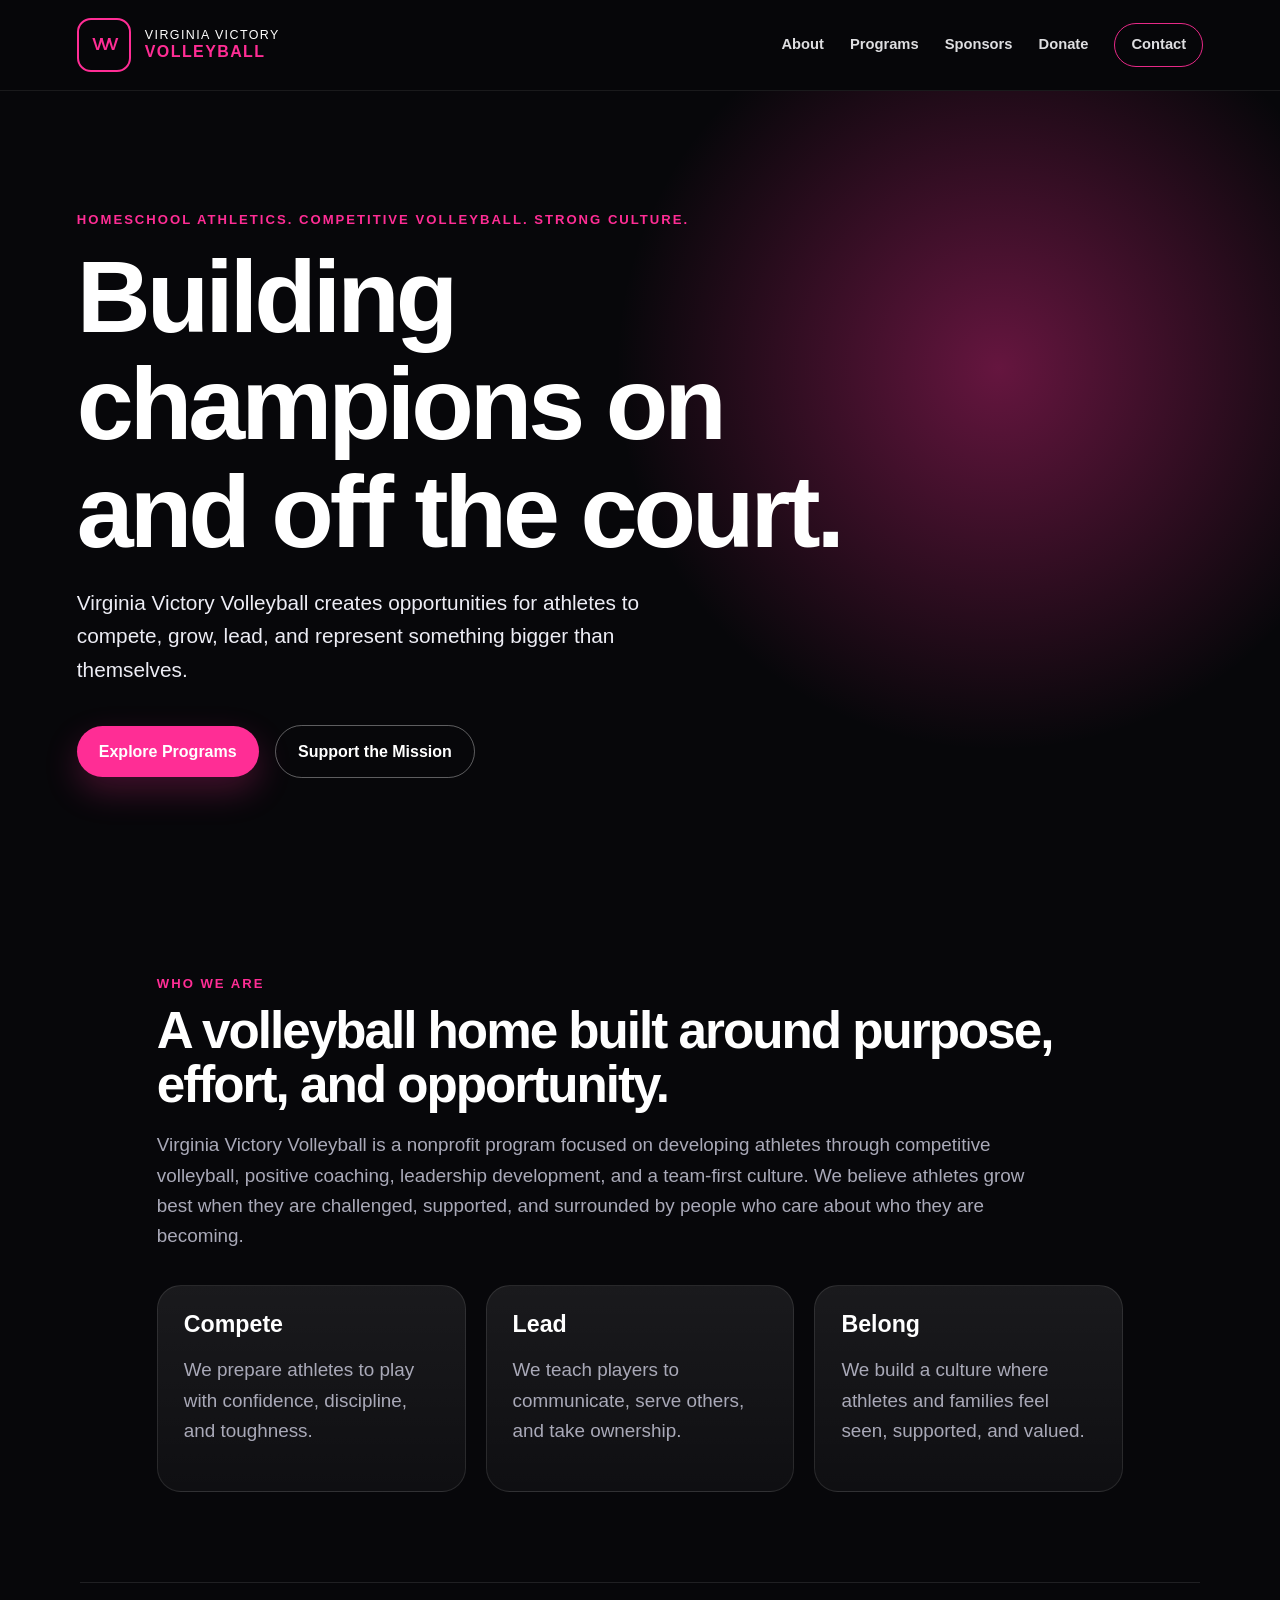
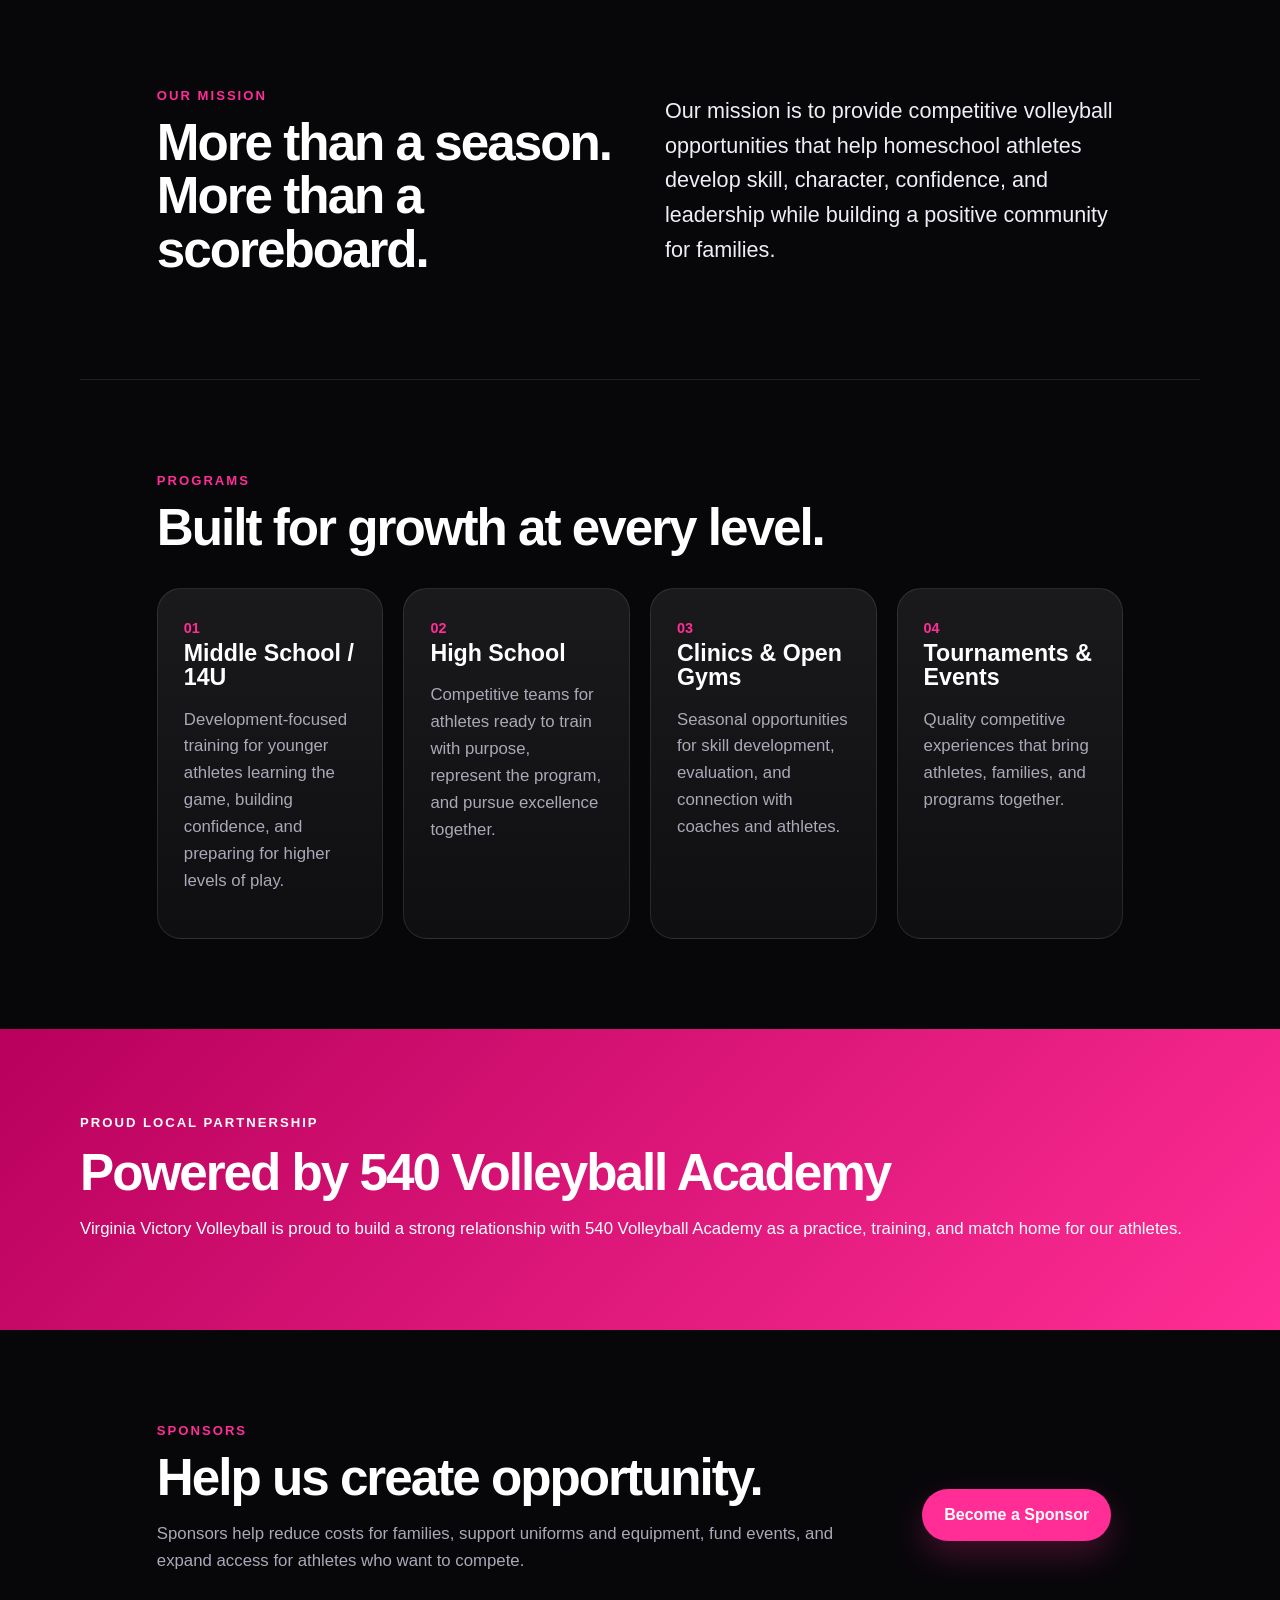
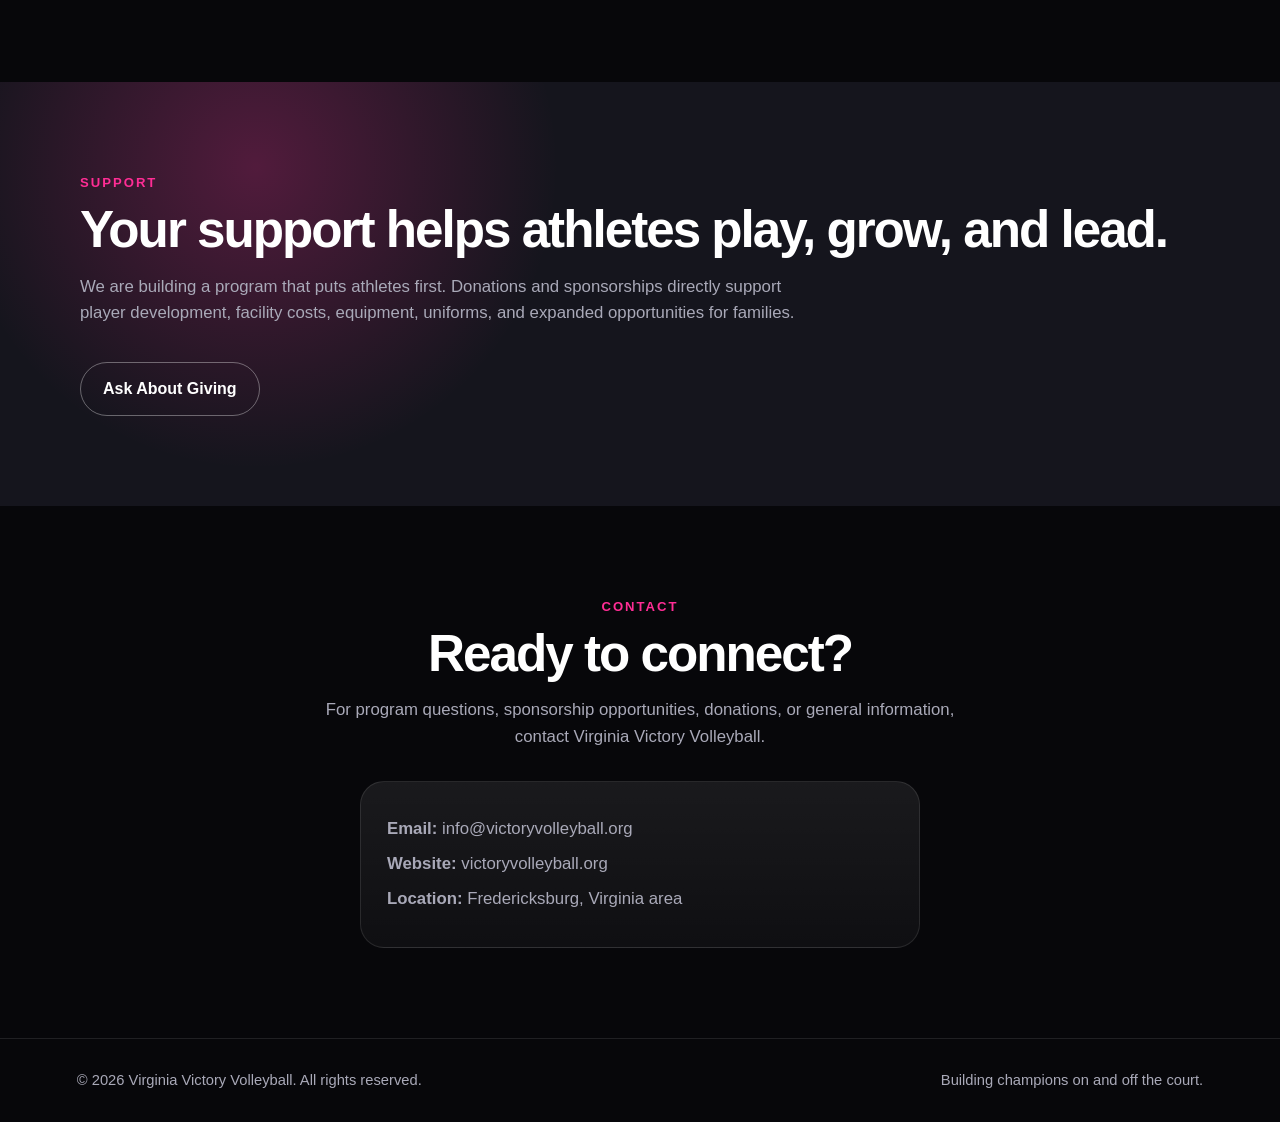
==== index.html @ ae8e50ba "Initial website" ====
<!DOCTYPE html>
<html lang="en">
<head>
  <meta charset="UTF-8" />
  <meta name="viewport" content="width=device-width, initial-scale=1.0" />
  <title>Virginia Victory Volleyball</title>
  <meta name="description" content="Virginia Victory Volleyball builds confident athletes and strong leaders through competitive volleyball, positive culture, and opportunity." />
  <link rel="stylesheet" href="styles.css" />
</head>
<body>
  <header class="site-header">
    <a class="brand" href="#home" aria-label="Virginia Victory Volleyball home">
      <span class="brand-mark">VVV</span>
      <span class="brand-text">Virginia Victory<br><strong>Volleyball</strong></span>
    </a>
    <button class="nav-toggle" aria-label="Toggle navigation">☰</button>
    <nav class="site-nav">
      <a href="#about">About</a>
      <a href="#programs">Programs</a>
      <a href="#sponsors">Sponsors</a>
      <a href="#donate">Donate</a>
      <a href="#contact" class="nav-cta">Contact</a>
    </nav>
  </header>

  <main id="home">
    <section class="hero">
      <div class="hero-overlay"></div>
      <div class="hero-content">
        <p class="eyebrow">Homeschool athletics. Competitive volleyball. Strong culture.</p>
        <h1>Building champions on and off the court.</h1>
        <p class="hero-copy">Virginia Victory Volleyball creates opportunities for athletes to compete, grow, lead, and represent something bigger than themselves.</p>
        <div class="hero-actions">
          <a href="#programs" class="btn btn-primary">Explore Programs</a>
          <a href="#donate" class="btn btn-secondary">Support the Mission</a>
        </div>
      </div>
    </section>

    <section class="section intro" id="about">
      <div class="section-kicker">Who We Are</div>
      <h2>A volleyball home built around purpose, effort, and opportunity.</h2>
      <p>Virginia Victory Volleyball is a nonprofit program focused on developing athletes through competitive volleyball, positive coaching, leadership development, and a team-first culture. We believe athletes grow best when they are challenged, supported, and surrounded by people who care about who they are becoming.</p>
      <div class="values-grid">
        <article>
          <h3>Compete</h3>
          <p>We prepare athletes to play with confidence, discipline, and toughness.</p>
        </article>
        <article>
          <h3>Lead</h3>
          <p>We teach players to communicate, serve others, and take ownership.</p>
        </article>
        <article>
          <h3>Belong</h3>
          <p>We build a culture where athletes and families feel seen, supported, and valued.</p>
        </article>
      </div>
    </section>

    <section class="section split mission">
      <div>
        <div class="section-kicker">Our Mission</div>
        <h2>More than a season. More than a scoreboard.</h2>
      </div>
      <p>Our mission is to provide competitive volleyball opportunities that help homeschool athletes develop skill, character, confidence, and leadership while building a positive community for families.</p>
    </section>

    <section class="section programs" id="programs">
      <div class="section-kicker">Programs</div>
      <h2>Built for growth at every level.</h2>
      <div class="card-grid">
        <article class="program-card">
          <span>01</span>
          <h3>Middle School / 14U</h3>
          <p>Development-focused training for younger athletes learning the game, building confidence, and preparing for higher levels of play.</p>
        </article>
        <article class="program-card">
          <span>02</span>
          <h3>High School</h3>
          <p>Competitive teams for athletes ready to train with purpose, represent the program, and pursue excellence together.</p>
        </article>
        <article class="program-card">
          <span>03</span>
          <h3>Clinics & Open Gyms</h3>
          <p>Seasonal opportunities for skill development, evaluation, and connection with coaches and athletes.</p>
        </article>
        <article class="program-card">
          <span>04</span>
          <h3>Tournaments & Events</h3>
          <p>Quality competitive experiences that bring athletes, families, and programs together.</p>
        </article>
      </div>
    </section>

    <section class="section partner">
      <div class="partner-box">
        <p class="eyebrow">Proud local partnership</p>
        <h2>Powered by 540 Volleyball Academy</h2>
        <p>Virginia Victory Volleyball is proud to build a strong relationship with 540 Volleyball Academy as a practice, training, and match home for our athletes.</p>
      </div>
    </section>

    <section class="section sponsors" id="sponsors">
      <div>
        <div class="section-kicker">Sponsors</div>
        <h2>Help us create opportunity.</h2>
        <p>Sponsors help reduce costs for families, support uniforms and equipment, fund events, and expand access for athletes who want to compete.</p>
      </div>
      <a href="#contact" class="btn btn-primary">Become a Sponsor</a>
    </section>

    <section class="section donate" id="donate">
      <div class="donate-content">
        <div class="section-kicker">Support</div>
        <h2>Your support helps athletes play, grow, and lead.</h2>
        <p>We are building a program that puts athletes first. Donations and sponsorships directly support player development, facility costs, equipment, uniforms, and expanded opportunities for families.</p>
        <a href="#contact" class="btn btn-secondary">Ask About Giving</a>
      </div>
    </section>

    <section class="section contact" id="contact">
      <div class="section-kicker">Contact</div>
      <h2>Ready to connect?</h2>
      <p>For program questions, sponsorship opportunities, donations, or general information, contact Virginia Victory Volleyball.</p>
      <div class="contact-card">
        <p><strong>Email:</strong> info@victoryvolleyball.org</p>
        <p><strong>Website:</strong> victoryvolleyball.org</p>
        <p><strong>Location:</strong> Fredericksburg, Virginia area</p>
      </div>
    </section>
  </main>

  <footer class="site-footer">
    <p>© <span id="year"></span> Virginia Victory Volleyball. All rights reserved.</p>
    <p>Building champions on and off the court.</p>
  </footer>

  <script src="script.js"></script>
</body>
</html>
---- styles.css ----
:root {
  --pink: #ff2d95;
  --pink-dark: #b8005c;
  --black: #07070a;
  --charcoal: #15151d;
  --gray: #a9a9b8;
  --light: #f6f6f9;
  --white: #ffffff;
  --max: 1120px;
}

* { box-sizing: border-box; }
html { scroll-behavior: smooth; }
body {
  margin: 0;
  font-family: Arial, Helvetica, sans-serif;
  background: var(--black);
  color: var(--white);
  line-height: 1.6;
}

a { color: inherit; text-decoration: none; }

.site-header {
  position: sticky;
  top: 0;
  z-index: 50;
  display: flex;
  align-items: center;
  justify-content: space-between;
  padding: 18px 6vw;
  background: rgba(7, 7, 10, 0.88);
  backdrop-filter: blur(14px);
  border-bottom: 1px solid rgba(255,255,255,0.08);
}

.brand { display: flex; align-items: center; gap: 14px; }
.brand-mark {
  display: grid;
  place-items: center;
  width: 54px;
  height: 54px;
  border: 2px solid var(--pink);
  border-radius: 14px;
  color: var(--pink);
  font-weight: 900;
  letter-spacing: -3px;
}
.brand-text { font-size: 0.78rem; text-transform: uppercase; line-height: 1.1; letter-spacing: 1.4px; }
.brand-text strong { color: var(--pink); font-size: 1rem; }

.site-nav { display: flex; align-items: center; gap: 26px; font-weight: 700; font-size: 0.92rem; }
.site-nav a { color: var(--light); opacity: 0.9; }
.site-nav a:hover { color: var(--pink); }
.nav-cta { border: 1px solid var(--pink); padding: 9px 16px; border-radius: 999px; }
.nav-toggle { display: none; background: none; color: white; border: 0; font-size: 2rem; }

.hero {
  position: relative;
  min-height: 88vh;
  display: flex;
  align-items: center;
  padding: 90px 6vw;
  overflow: hidden;
  background:
    radial-gradient(circle at 78% 35%, rgba(255,45,149,0.38), transparent 34%),
    linear-gradient(135deg, rgba(7,7,10,0.9), rgba(7,7,10,0.62)),
    url('images/hero-volleyball.svg');
  background-size: cover;
  background-position: center;
}

.hero-content { max-width: 780px; position: relative; z-index: 2; }
.eyebrow, .section-kicker {
  color: var(--pink);
  text-transform: uppercase;
  letter-spacing: 2px;
  font-weight: 900;
  font-size: 0.82rem;
}

h1, h2, h3 { line-height: 1.05; margin: 0; }
h1 { font-size: clamp(3.5rem, 8vw, 7.5rem); max-width: 950px; letter-spacing: -4px; }
h2 { font-size: clamp(2.1rem, 4vw, 4rem); letter-spacing: -2px; margin-top: 10px; }
h3 { font-size: 1.45rem; margin-bottom: 10px; }
p { color: var(--gray); font-size: 1.05rem; }
.hero-copy { max-width: 640px; font-size: 1.3rem; color: #ededf5; }

.btn {
  display: inline-flex;
  align-items: center;
  justify-content: center;
  padding: 13px 22px;
  border-radius: 999px;
  font-weight: 900;
  margin-right: 12px;
  margin-top: 18px;
}
.btn-primary { background: var(--pink); color: white; box-shadow: 0 14px 34px rgba(255,45,149,0.24); }
.btn-secondary { border: 1px solid rgba(255,255,255,0.35); color: white; }
.btn:hover { transform: translateY(-1px); }

.section { max-width: var(--max); margin: 0 auto; padding: 90px 6vw; }
.intro p { max-width: 870px; font-size: 1.18rem; }
.values-grid, .card-grid {
  display: grid;
  grid-template-columns: repeat(3, 1fr);
  gap: 20px;
  margin-top: 34px;
}
.values-grid article, .program-card, .contact-card {
  background: linear-gradient(180deg, rgba(255,255,255,0.08), rgba(255,255,255,0.035));
  border: 1px solid rgba(255,255,255,0.1);
  border-radius: 24px;
  padding: 26px;
}
.values-grid h3, .program-card h3 { color: white; }

.split { display: grid; grid-template-columns: 1fr 1fr; gap: 50px; align-items: center; }
.mission { border-top: 1px solid rgba(255,255,255,0.1); border-bottom: 1px solid rgba(255,255,255,0.1); }
.mission p { font-size: 1.35rem; color: #eeeeF6; }

.card-grid { grid-template-columns: repeat(4, 1fr); }
.program-card span { color: var(--pink); font-weight: 900; font-size: 0.9rem; }
.program-card { min-height: 260px; }

.partner { max-width: none; padding: 70px 6vw; background: linear-gradient(135deg, var(--pink-dark), var(--pink)); }
.partner-box { max-width: var(--max); margin: 0 auto; }
.partner .eyebrow, .partner p { color: white; }

.sponsors { display: flex; align-items: center; justify-content: space-between; gap: 40px; }
.sponsors p { max-width: 680px; }

.donate { max-width: none; background: radial-gradient(circle at 20% 20%, rgba(255,45,149,0.26), transparent 28%), var(--charcoal); }
.donate-content { max-width: var(--max); margin: 0 auto; }
.donate-content p { max-width: 720px; }

.contact { text-align: center; }
.contact p { max-width: 680px; margin-left: auto; margin-right: auto; }
.contact-card { max-width: 560px; margin: 30px auto 0; text-align: left; }
.contact-card p { margin: 8px 0; }

.site-footer {
  display: flex;
  justify-content: space-between;
  gap: 20px;
  padding: 30px 6vw;
  border-top: 1px solid rgba(255,255,255,0.1);
}
.site-footer p { margin: 0; font-size: 0.92rem; }

@media (max-width: 850px) {
  .nav-toggle { display: block; }
  .site-nav {
    position: absolute;
    top: 91px;
    left: 0;
    right: 0;
    display: none;
    flex-direction: column;
    align-items: flex-start;
    padding: 24px 6vw;
    background: var(--black);
    border-bottom: 1px solid rgba(255,255,255,0.1);
  }
  .site-nav.open { display: flex; }
  h1 { letter-spacing: -2px; }
  .values-grid, .card-grid, .split { grid-template-columns: 1fr; }
  .sponsors, .site-footer { flex-direction: column; align-items: flex-start; }
  .hero { min-height: 78vh; }
}
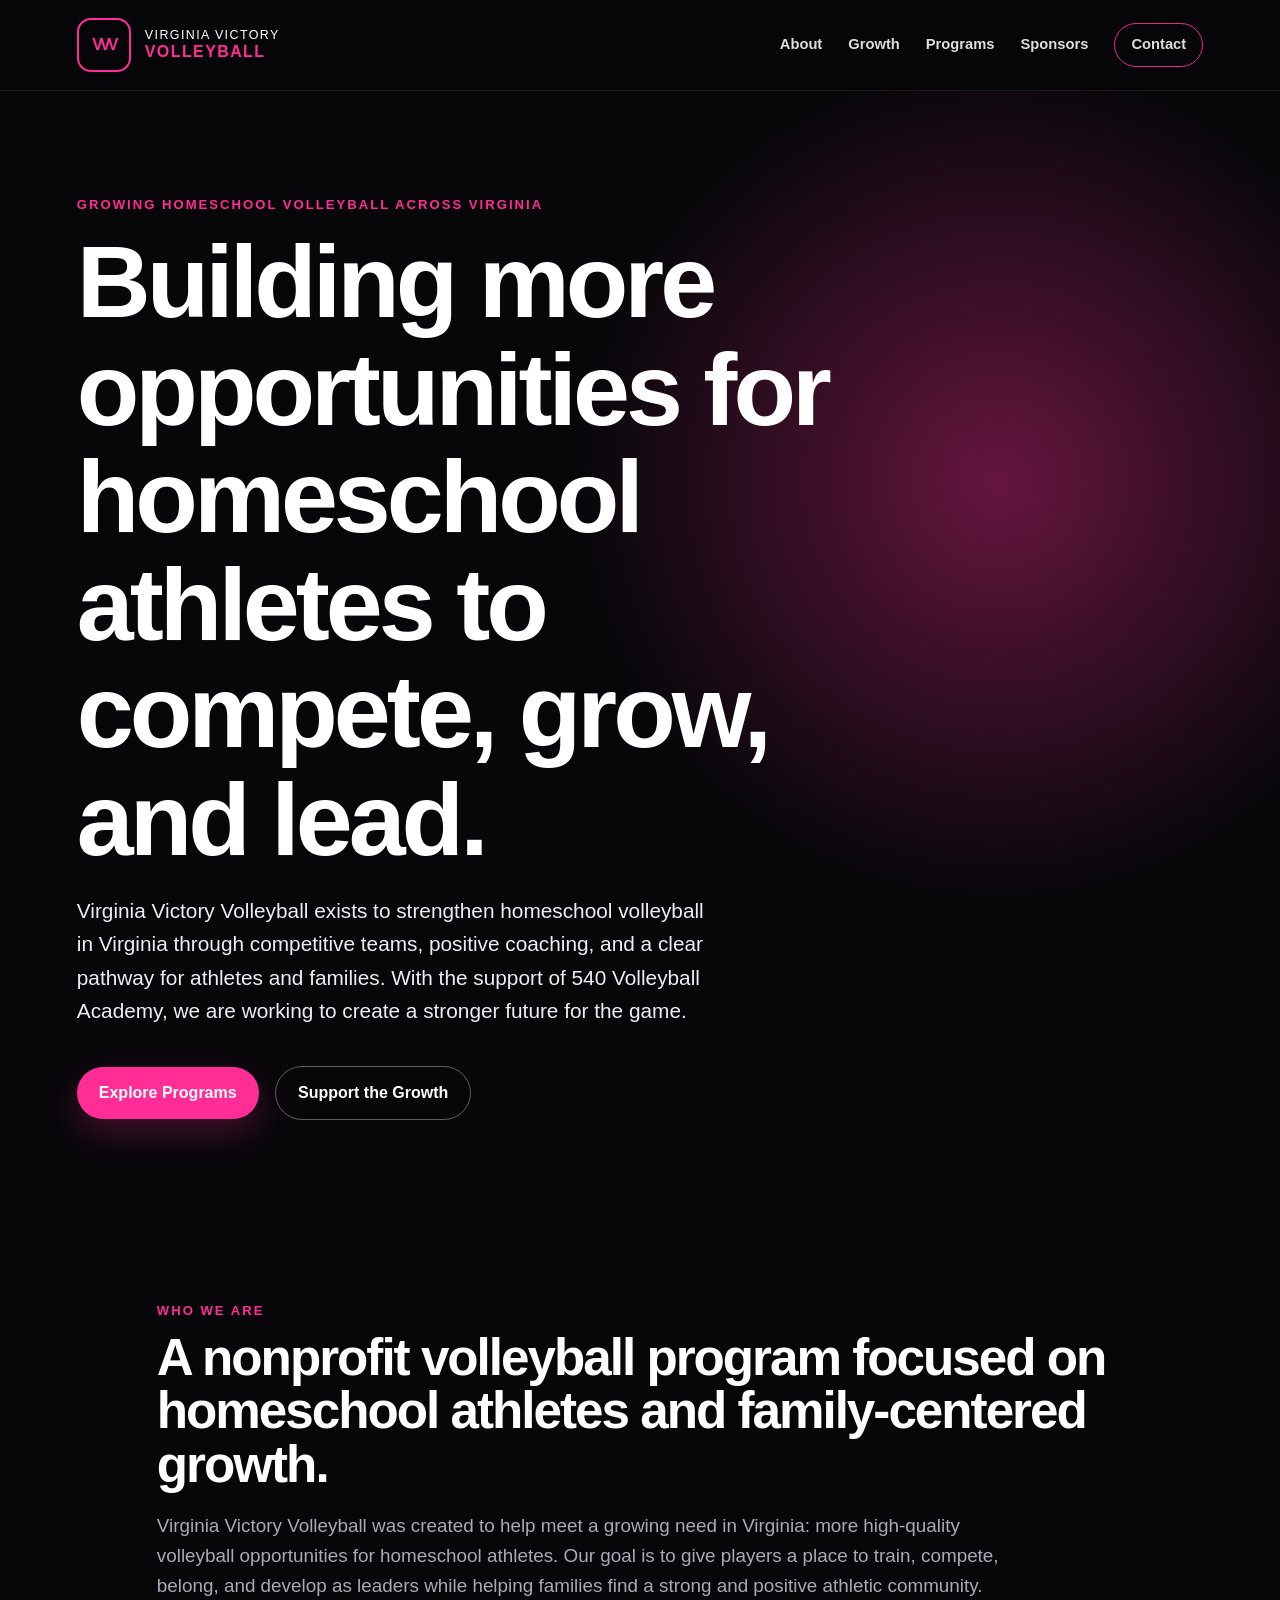
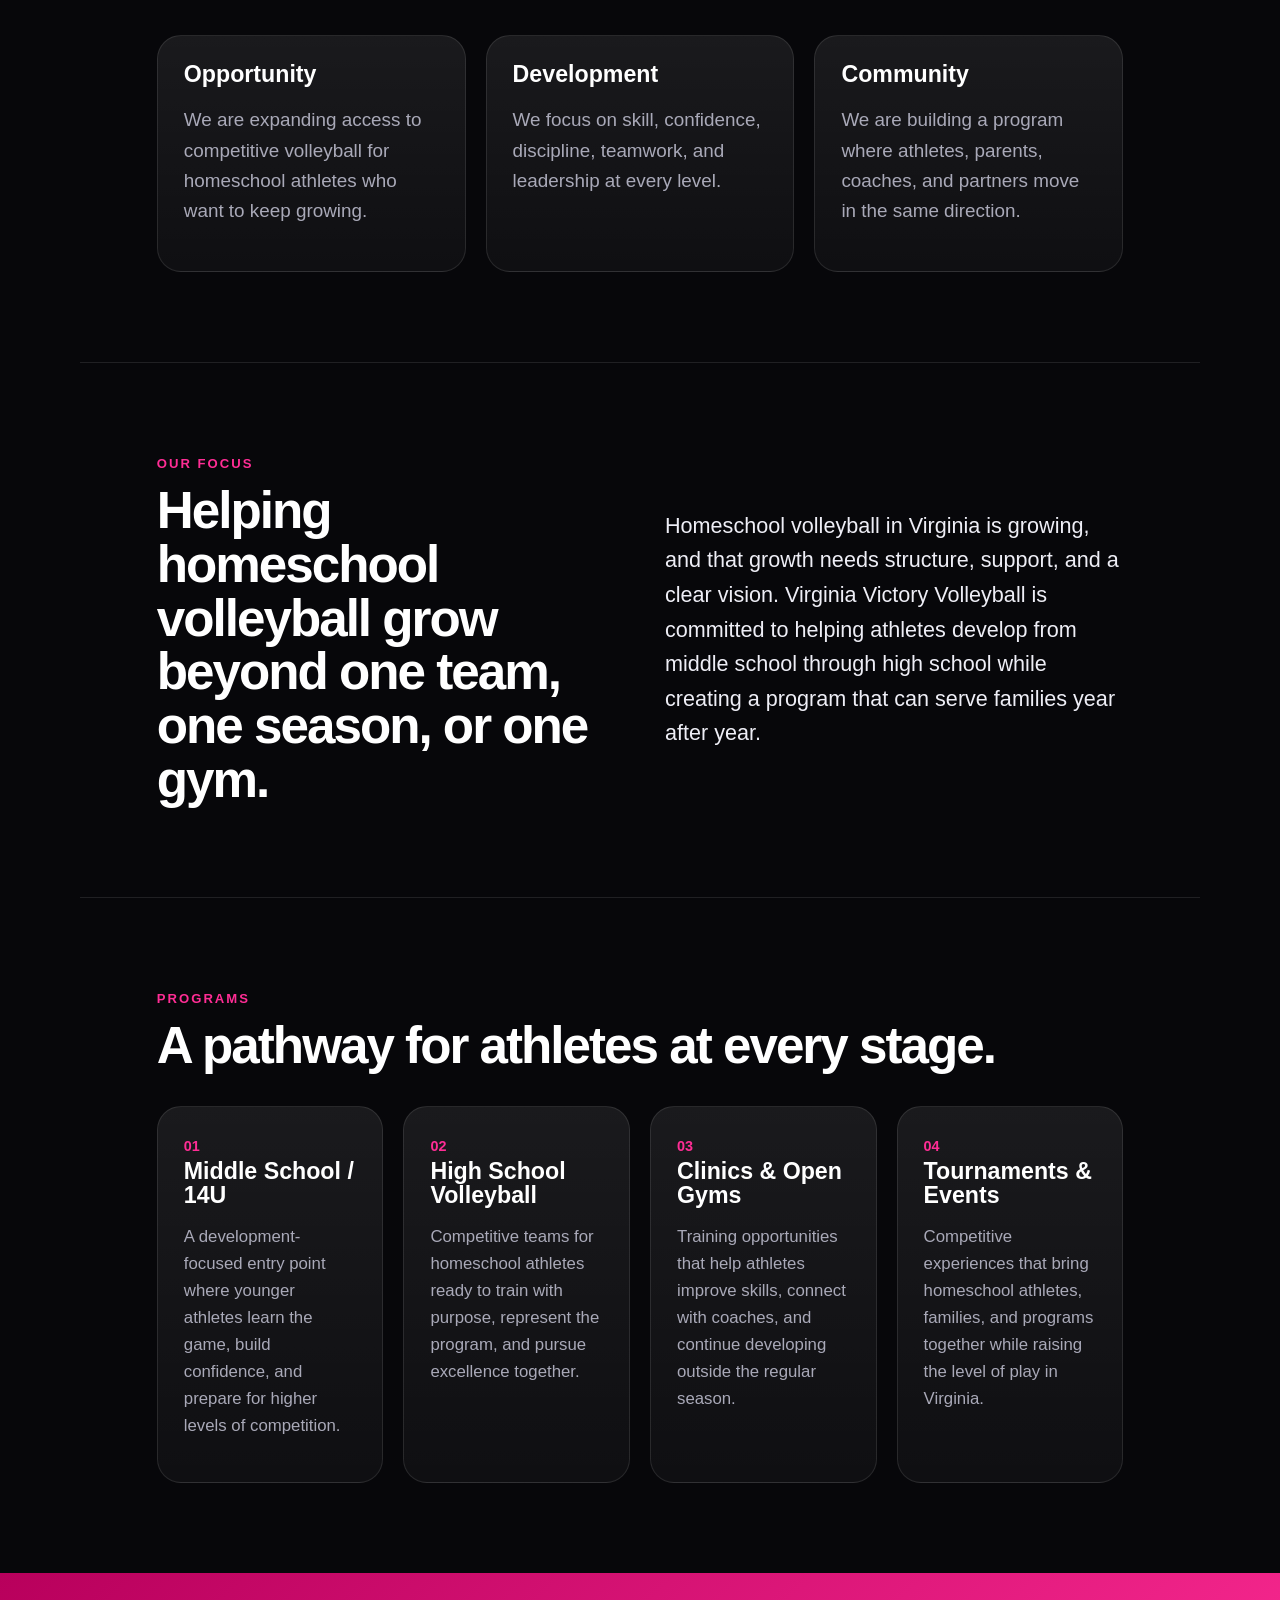
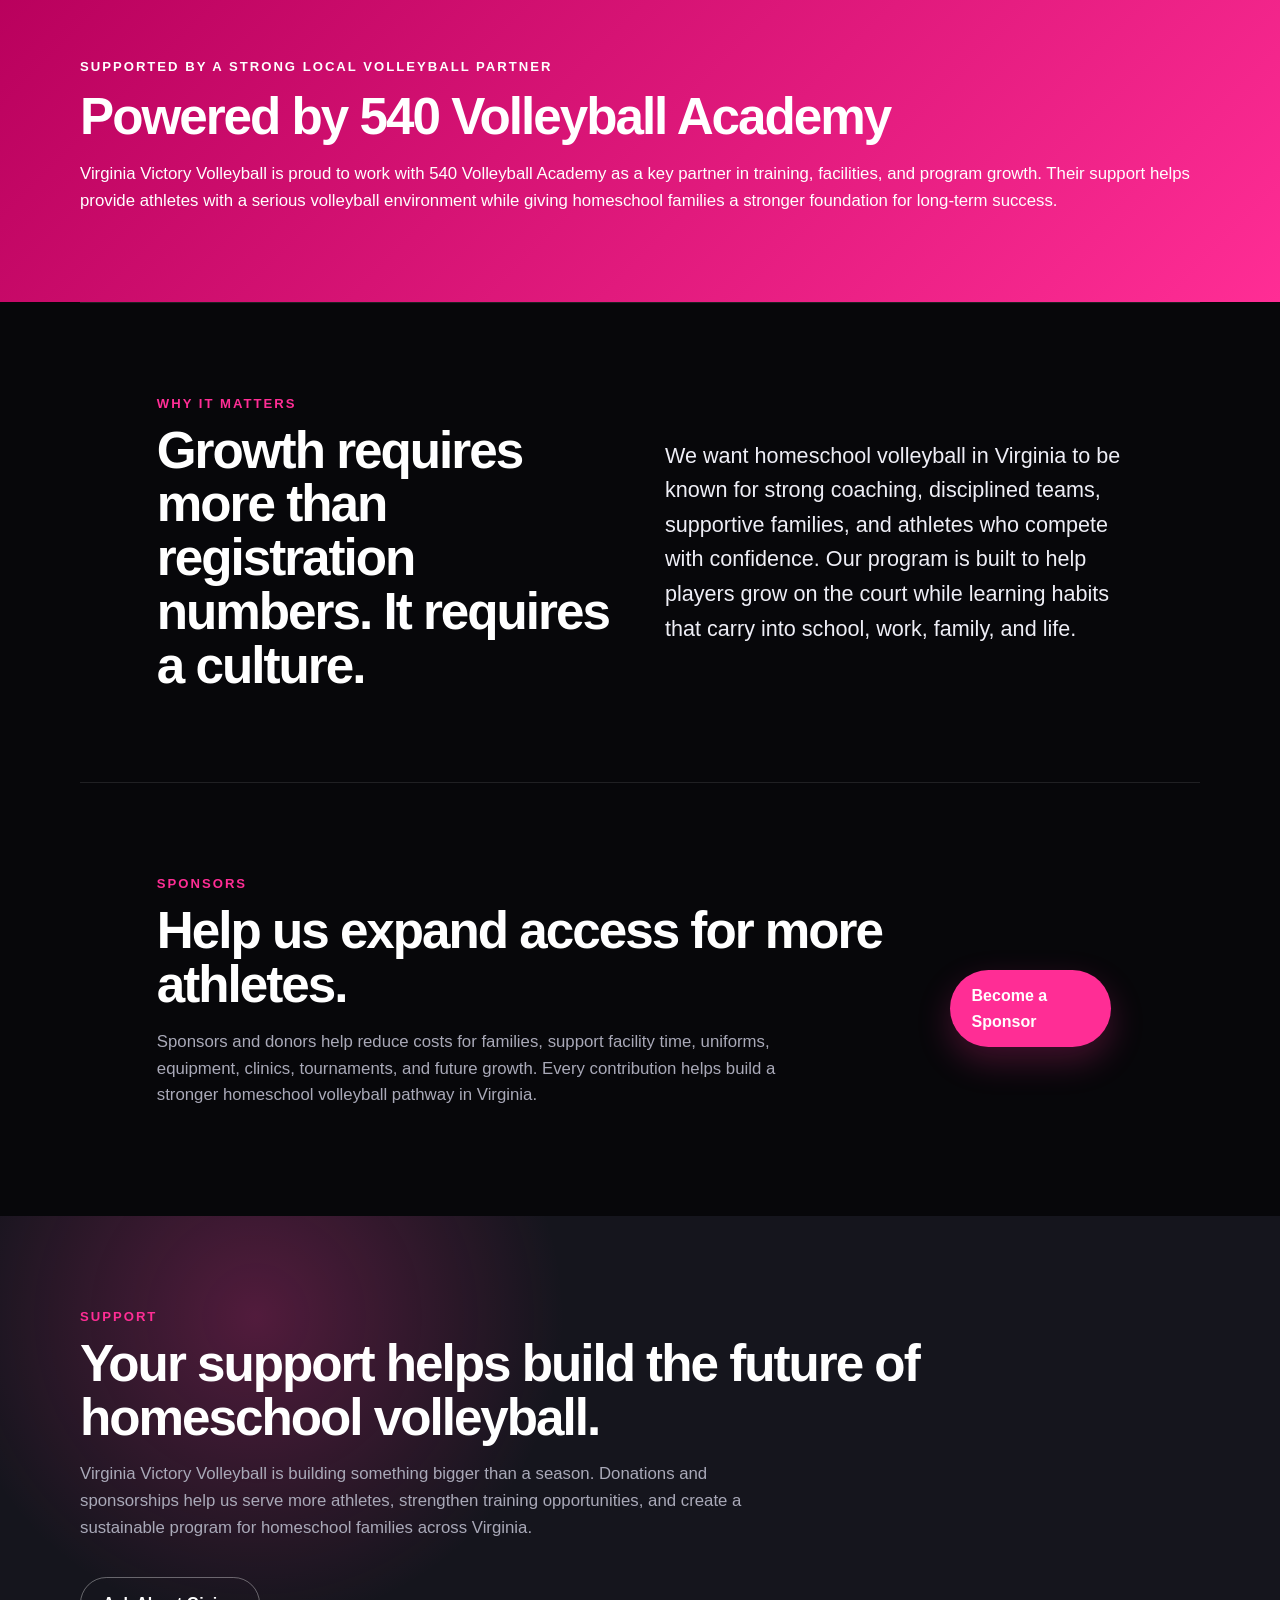
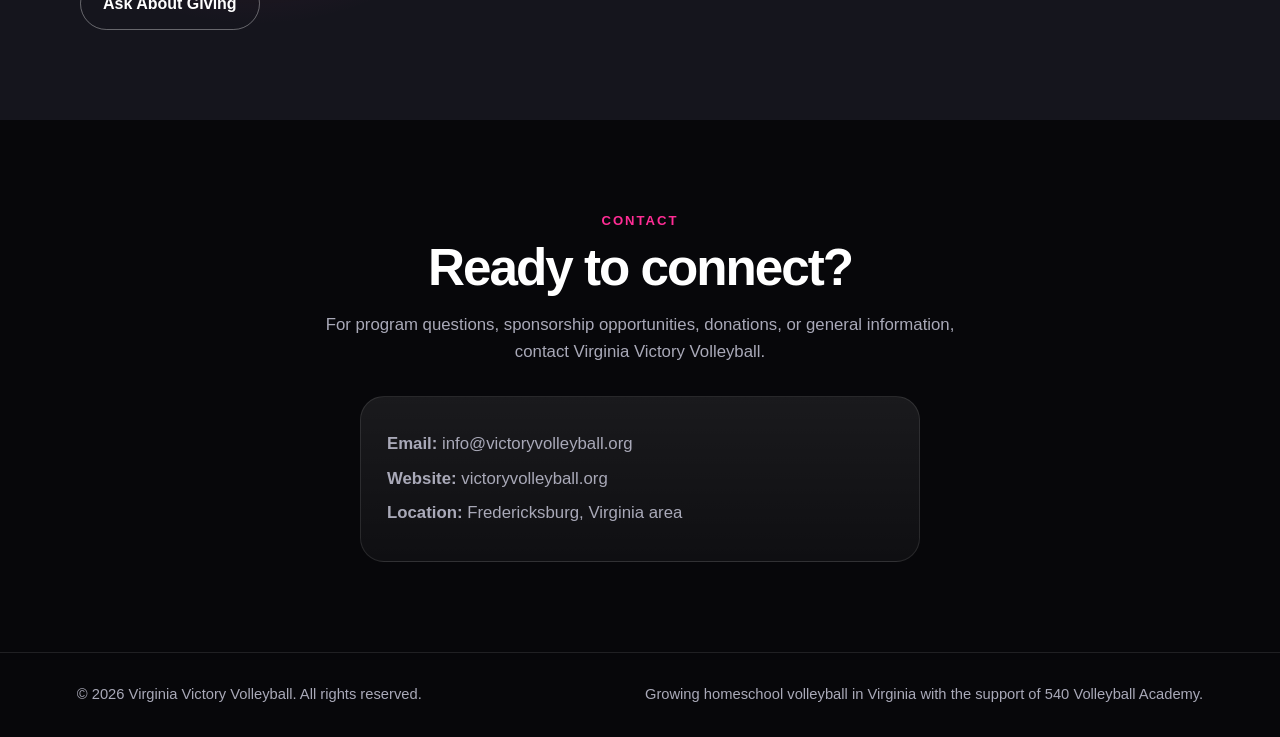
==== commit 3a556918: "Add files via upload" ====
--- a/index.html
+++ b/index.html
@@ -4,7 +4,7 @@
   <meta charset="UTF-8" />
   <meta name="viewport" content="width=device-width, initial-scale=1.0" />
   <title>Virginia Victory Volleyball</title>
-  <meta name="description" content="Virginia Victory Volleyball builds confident athletes and strong leaders through competitive volleyball, positive culture, and opportunity." />
+  <meta name="description" content="Virginia Victory Volleyball is helping grow homeschool volleyball in Virginia through competitive opportunities, strong culture, and support from 540 Volleyball Academy." />
   <link rel="stylesheet" href="styles.css" />
 </head>
 <body>
@@ -16,9 +16,9 @@
     <button class="nav-toggle" aria-label="Toggle navigation">☰</button>
     <nav class="site-nav">
       <a href="#about">About</a>
+      <a href="#growth">Growth</a>
       <a href="#programs">Programs</a>
       <a href="#sponsors">Sponsors</a>
-      <a href="#donate">Donate</a>
       <a href="#contact" class="nav-cta">Contact</a>
     </nav>
   </header>
@@ -27,84 +27,92 @@
     <section class="hero">
       <div class="hero-overlay"></div>
       <div class="hero-content">
-        <p class="eyebrow">Homeschool athletics. Competitive volleyball. Strong culture.</p>
-        <h1>Building champions on and off the court.</h1>
-        <p class="hero-copy">Virginia Victory Volleyball creates opportunities for athletes to compete, grow, lead, and represent something bigger than themselves.</p>
+        <p class="eyebrow">Growing homeschool volleyball across Virginia</p>
+        <h1>Building more opportunities for homeschool athletes to compete, grow, and lead.</h1>
+        <p class="hero-copy">Virginia Victory Volleyball exists to strengthen homeschool volleyball in Virginia through competitive teams, positive coaching, and a clear pathway for athletes and families. With the support of 540 Volleyball Academy, we are working to create a stronger future for the game.</p>
         <div class="hero-actions">
           <a href="#programs" class="btn btn-primary">Explore Programs</a>
-          <a href="#donate" class="btn btn-secondary">Support the Mission</a>
+          <a href="#sponsors" class="btn btn-secondary">Support the Growth</a>
         </div>
       </div>
     </section>
 
     <section class="section intro" id="about">
       <div class="section-kicker">Who We Are</div>
-      <h2>A volleyball home built around purpose, effort, and opportunity.</h2>
-      <p>Virginia Victory Volleyball is a nonprofit program focused on developing athletes through competitive volleyball, positive coaching, leadership development, and a team-first culture. We believe athletes grow best when they are challenged, supported, and surrounded by people who care about who they are becoming.</p>
+      <h2>A nonprofit volleyball program focused on homeschool athletes and family-centered growth.</h2>
+      <p>Virginia Victory Volleyball was created to help meet a growing need in Virginia: more high-quality volleyball opportunities for homeschool athletes. Our goal is to give players a place to train, compete, belong, and develop as leaders while helping families find a strong and positive athletic community.</p>
       <div class="values-grid">
         <article>
-          <h3>Compete</h3>
-          <p>We prepare athletes to play with confidence, discipline, and toughness.</p>
+          <h3>Opportunity</h3>
+          <p>We are expanding access to competitive volleyball for homeschool athletes who want to keep growing.</p>
         </article>
         <article>
-          <h3>Lead</h3>
-          <p>We teach players to communicate, serve others, and take ownership.</p>
+          <h3>Development</h3>
+          <p>We focus on skill, confidence, discipline, teamwork, and leadership at every level.</p>
         </article>
         <article>
-          <h3>Belong</h3>
-          <p>We build a culture where athletes and families feel seen, supported, and valued.</p>
+          <h3>Community</h3>
+          <p>We are building a program where athletes, parents, coaches, and partners move in the same direction.</p>
         </article>
       </div>
     </section>
 
-    <section class="section split mission">
+    <section class="section split mission" id="growth">
       <div>
-        <div class="section-kicker">Our Mission</div>
-        <h2>More than a season. More than a scoreboard.</h2>
+        <div class="section-kicker">Our Focus</div>
+        <h2>Helping homeschool volleyball grow beyond one team, one season, or one gym.</h2>
       </div>
-      <p>Our mission is to provide competitive volleyball opportunities that help homeschool athletes develop skill, character, confidence, and leadership while building a positive community for families.</p>
+      <p>Homeschool volleyball in Virginia is growing, and that growth needs structure, support, and a clear vision. Virginia Victory Volleyball is committed to helping athletes develop from middle school through high school while creating a program that can serve families year after year.</p>
     </section>
 
     <section class="section programs" id="programs">
       <div class="section-kicker">Programs</div>
-      <h2>Built for growth at every level.</h2>
+      <h2>A pathway for athletes at every stage.</h2>
       <div class="card-grid">
         <article class="program-card">
           <span>01</span>
           <h3>Middle School / 14U</h3>
-          <p>Development-focused training for younger athletes learning the game, building confidence, and preparing for higher levels of play.</p>
+          <p>A development-focused entry point where younger athletes learn the game, build confidence, and prepare for higher levels of competition.</p>
         </article>
         <article class="program-card">
           <span>02</span>
-          <h3>High School</h3>
-          <p>Competitive teams for athletes ready to train with purpose, represent the program, and pursue excellence together.</p>
+          <h3>High School Volleyball</h3>
+          <p>Competitive teams for homeschool athletes ready to train with purpose, represent the program, and pursue excellence together.</p>
         </article>
         <article class="program-card">
           <span>03</span>
           <h3>Clinics & Open Gyms</h3>
-          <p>Seasonal opportunities for skill development, evaluation, and connection with coaches and athletes.</p>
+          <p>Training opportunities that help athletes improve skills, connect with coaches, and continue developing outside the regular season.</p>
         </article>
         <article class="program-card">
           <span>04</span>
           <h3>Tournaments & Events</h3>
-          <p>Quality competitive experiences that bring athletes, families, and programs together.</p>
+          <p>Competitive experiences that bring homeschool athletes, families, and programs together while raising the level of play in Virginia.</p>
         </article>
       </div>
     </section>
 
     <section class="section partner">
       <div class="partner-box">
-        <p class="eyebrow">Proud local partnership</p>
+        <p class="eyebrow">Supported by a strong local volleyball partner</p>
         <h2>Powered by 540 Volleyball Academy</h2>
-        <p>Virginia Victory Volleyball is proud to build a strong relationship with 540 Volleyball Academy as a practice, training, and match home for our athletes.</p>
+        <p>Virginia Victory Volleyball is proud to work with 540 Volleyball Academy as a key partner in training, facilities, and program growth. Their support helps provide athletes with a serious volleyball environment while giving homeschool families a stronger foundation for long-term success.</p>
       </div>
+    </section>
+
+    <section class="section split mission">
+      <div>
+        <div class="section-kicker">Why It Matters</div>
+        <h2>Growth requires more than registration numbers. It requires a culture.</h2>
+      </div>
+      <p>We want homeschool volleyball in Virginia to be known for strong coaching, disciplined teams, supportive families, and athletes who compete with confidence. Our program is built to help players grow on the court while learning habits that carry into school, work, family, and life.</p>
     </section>
 
     <section class="section sponsors" id="sponsors">
       <div>
         <div class="section-kicker">Sponsors</div>
-        <h2>Help us create opportunity.</h2>
-        <p>Sponsors help reduce costs for families, support uniforms and equipment, fund events, and expand access for athletes who want to compete.</p>
+        <h2>Help us expand access for more athletes.</h2>
+        <p>Sponsors and donors help reduce costs for families, support facility time, uniforms, equipment, clinics, tournaments, and future growth. Every contribution helps build a stronger homeschool volleyball pathway in Virginia.</p>
       </div>
       <a href="#contact" class="btn btn-primary">Become a Sponsor</a>
     </section>
@@ -112,8 +120,8 @@
     <section class="section donate" id="donate">
       <div class="donate-content">
         <div class="section-kicker">Support</div>
-        <h2>Your support helps athletes play, grow, and lead.</h2>
-        <p>We are building a program that puts athletes first. Donations and sponsorships directly support player development, facility costs, equipment, uniforms, and expanded opportunities for families.</p>
+        <h2>Your support helps build the future of homeschool volleyball.</h2>
+        <p>Virginia Victory Volleyball is building something bigger than a season. Donations and sponsorships help us serve more athletes, strengthen training opportunities, and create a sustainable program for homeschool families across Virginia.</p>
         <a href="#contact" class="btn btn-secondary">Ask About Giving</a>
       </div>
     </section>
@@ -132,7 +140,7 @@
 
   <footer class="site-footer">
     <p>© <span id="year"></span> Virginia Victory Volleyball. All rights reserved.</p>
-    <p>Building champions on and off the court.</p>
+    <p>Growing homeschool volleyball in Virginia with the support of 540 Volleyball Academy.</p>
   </footer>
 
   <script src="script.js"></script>
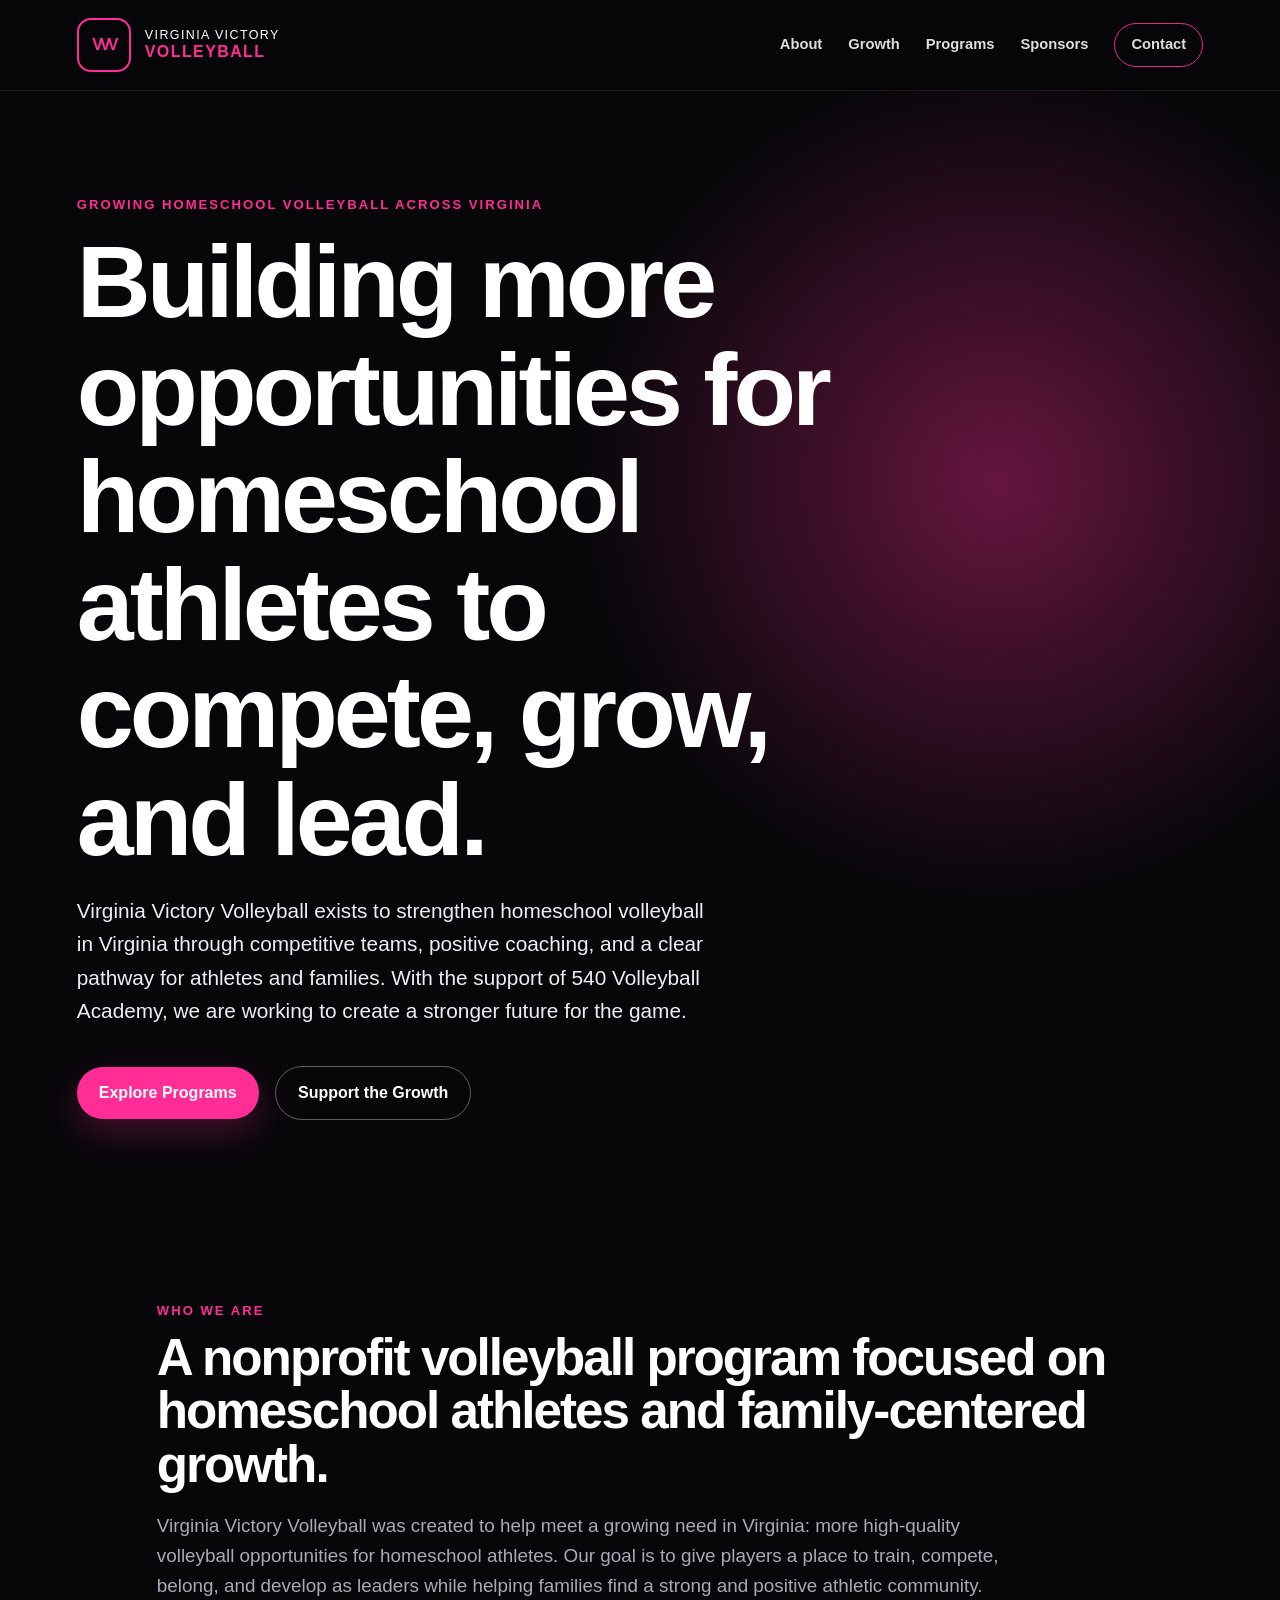
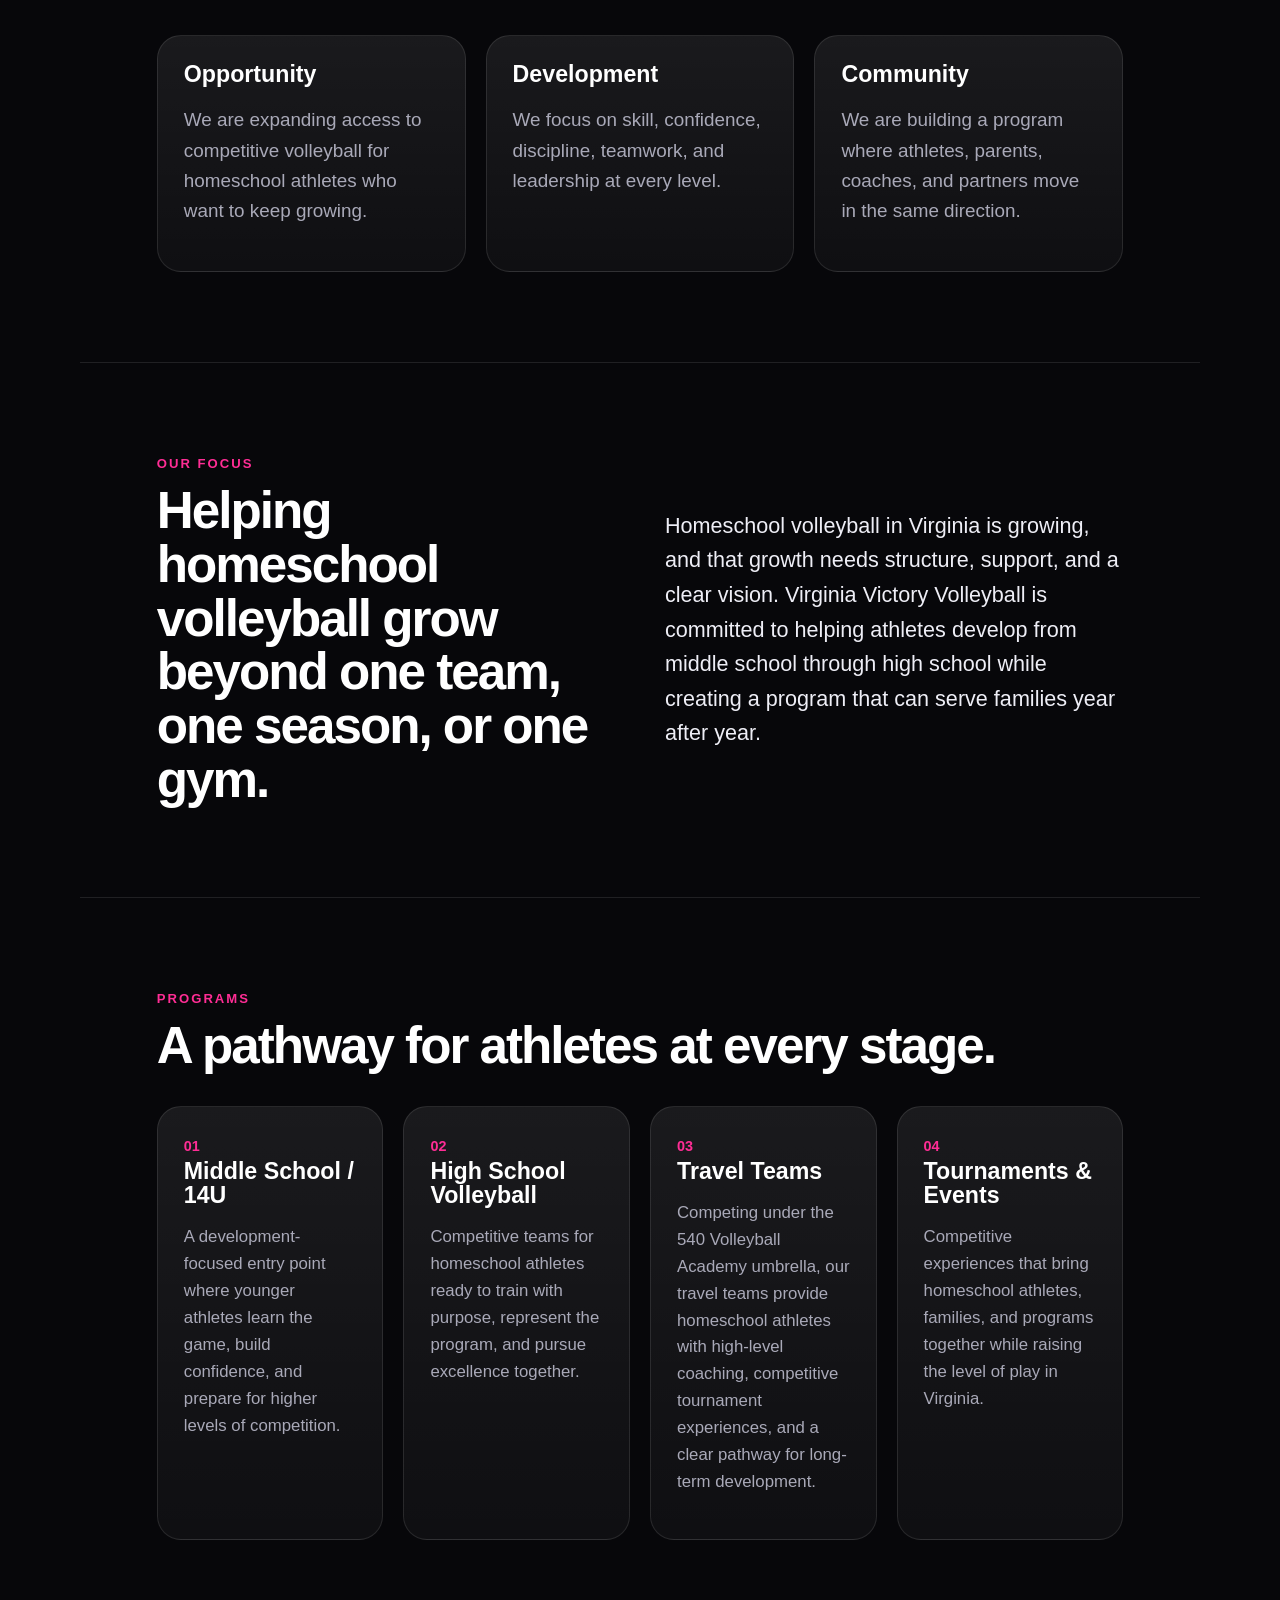
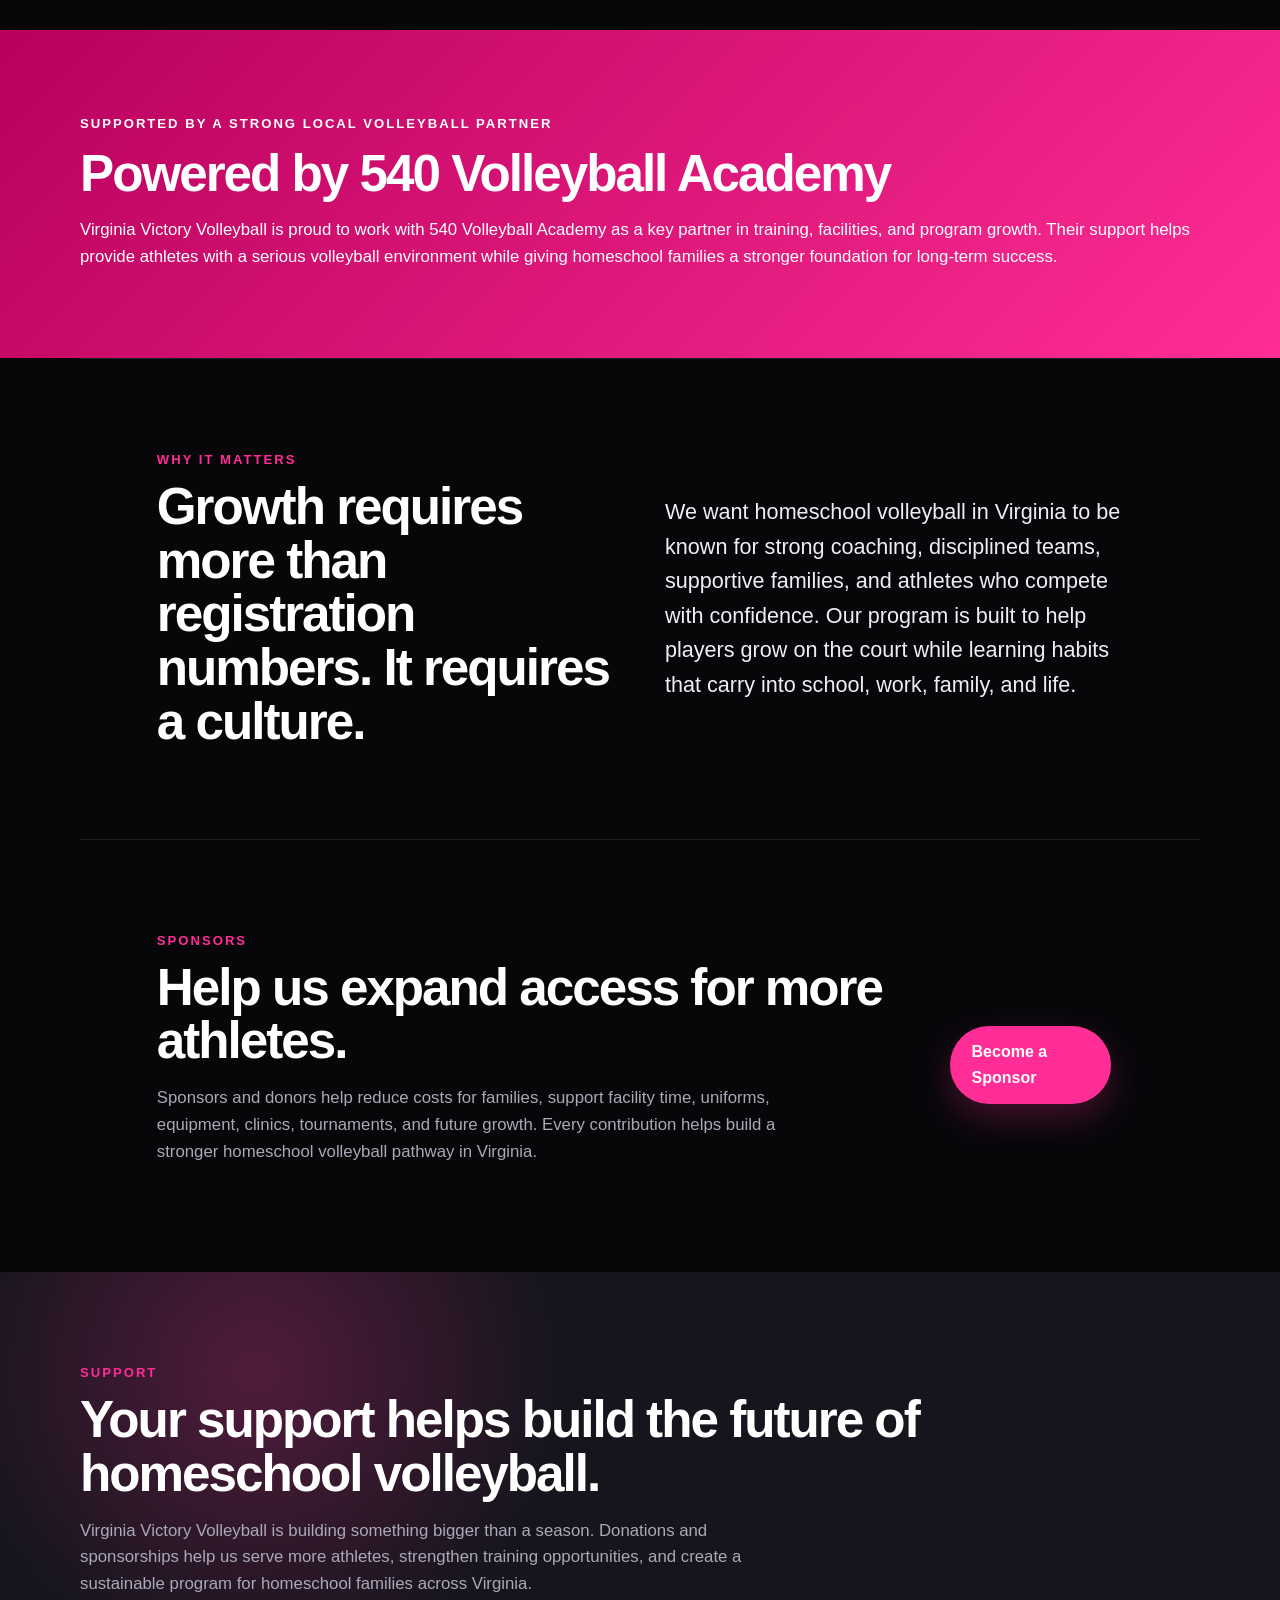
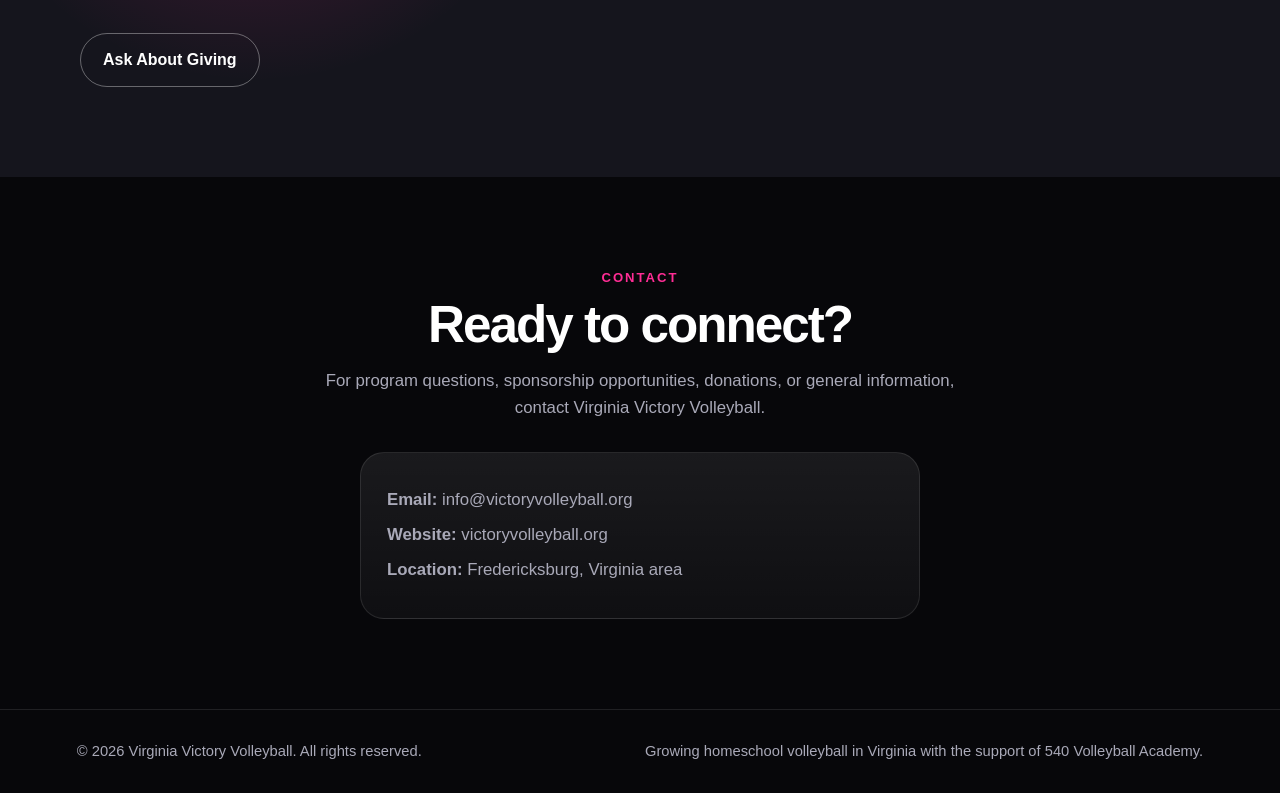
==== commit e9d9978a: "Update index.html" ====
--- a/index.html
+++ b/index.html
@@ -81,8 +81,8 @@
         </article>
         <article class="program-card">
           <span>03</span>
-          <h3>Clinics & Open Gyms</h3>
-          <p>Training opportunities that help athletes improve skills, connect with coaches, and continue developing outside the regular season.</p>
+          <h3>Travel Teams</h3>
+          <p>Competing under the 540 Volleyball Academy umbrella, our travel teams provide homeschool athletes with high-level coaching, competitive tournament experiences, and a clear pathway for long-term development.</p>
         </article>
         <article class="program-card">
           <span>04</span>
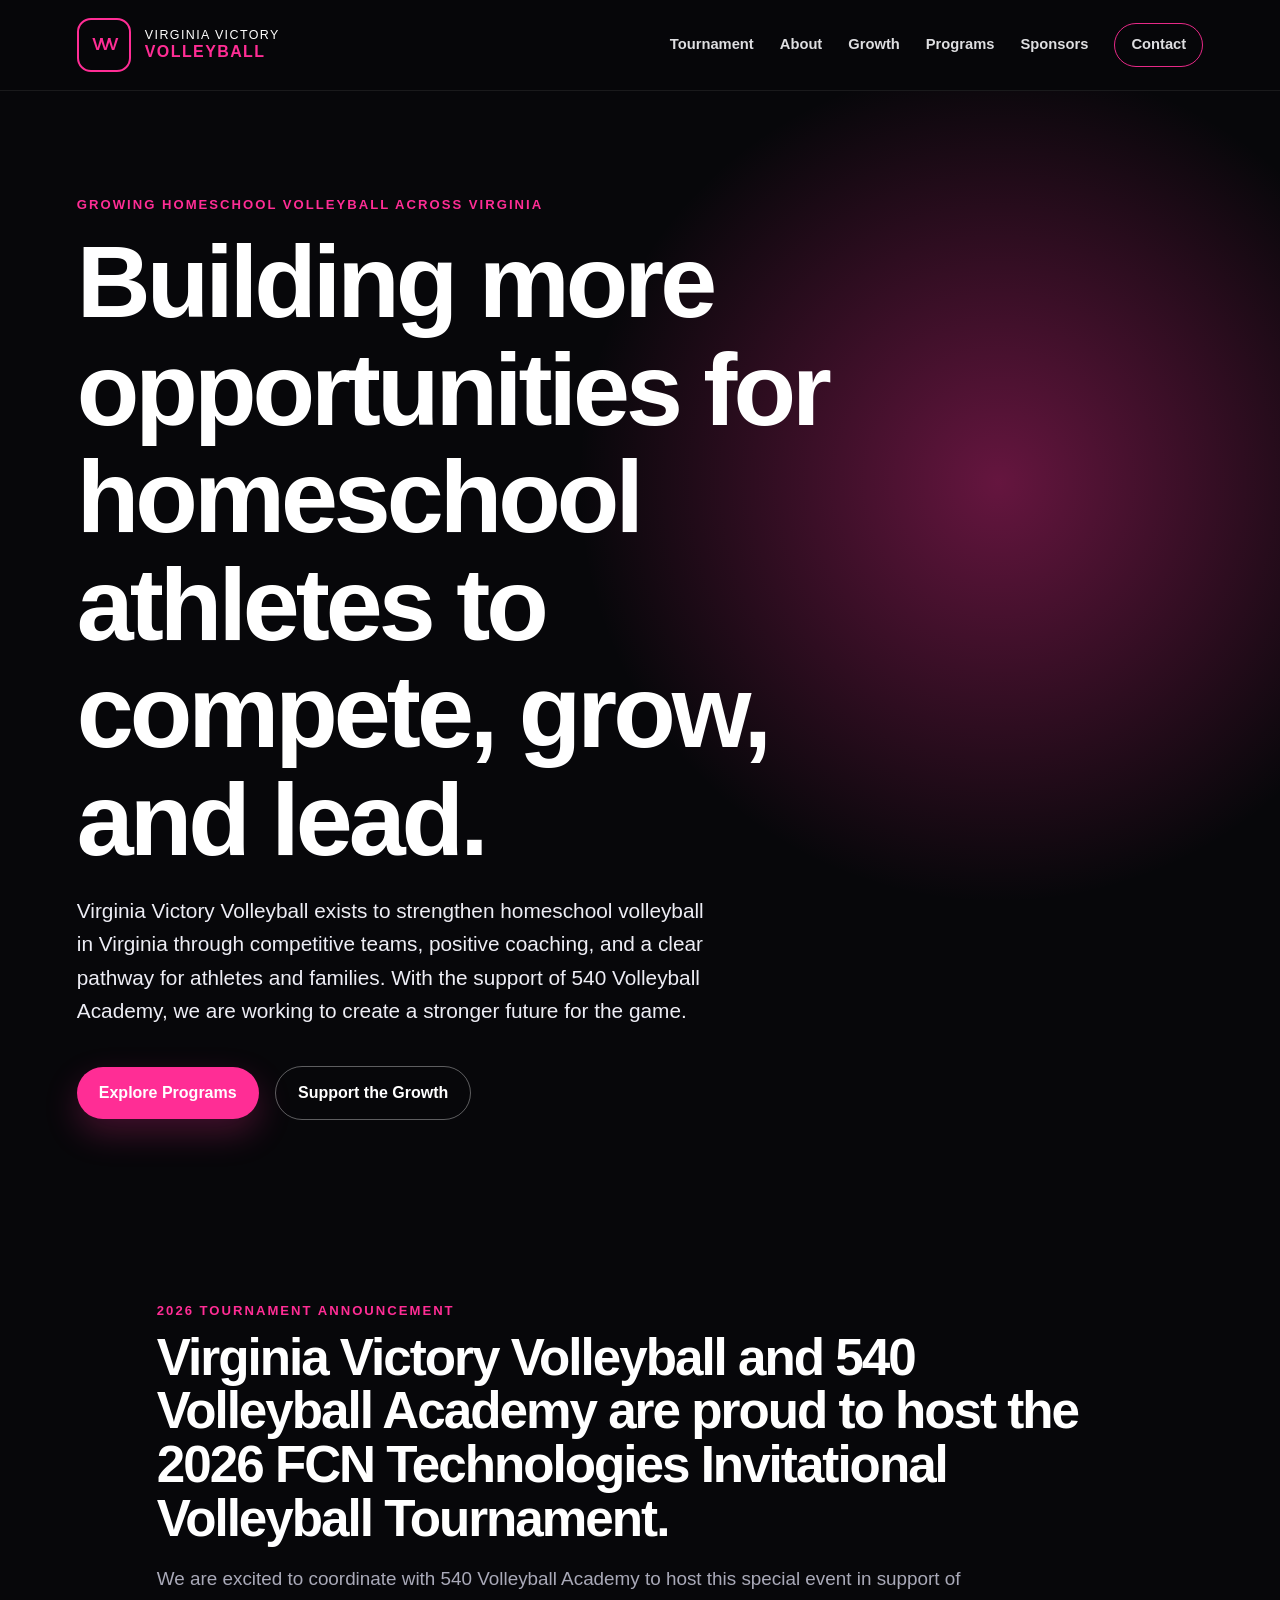
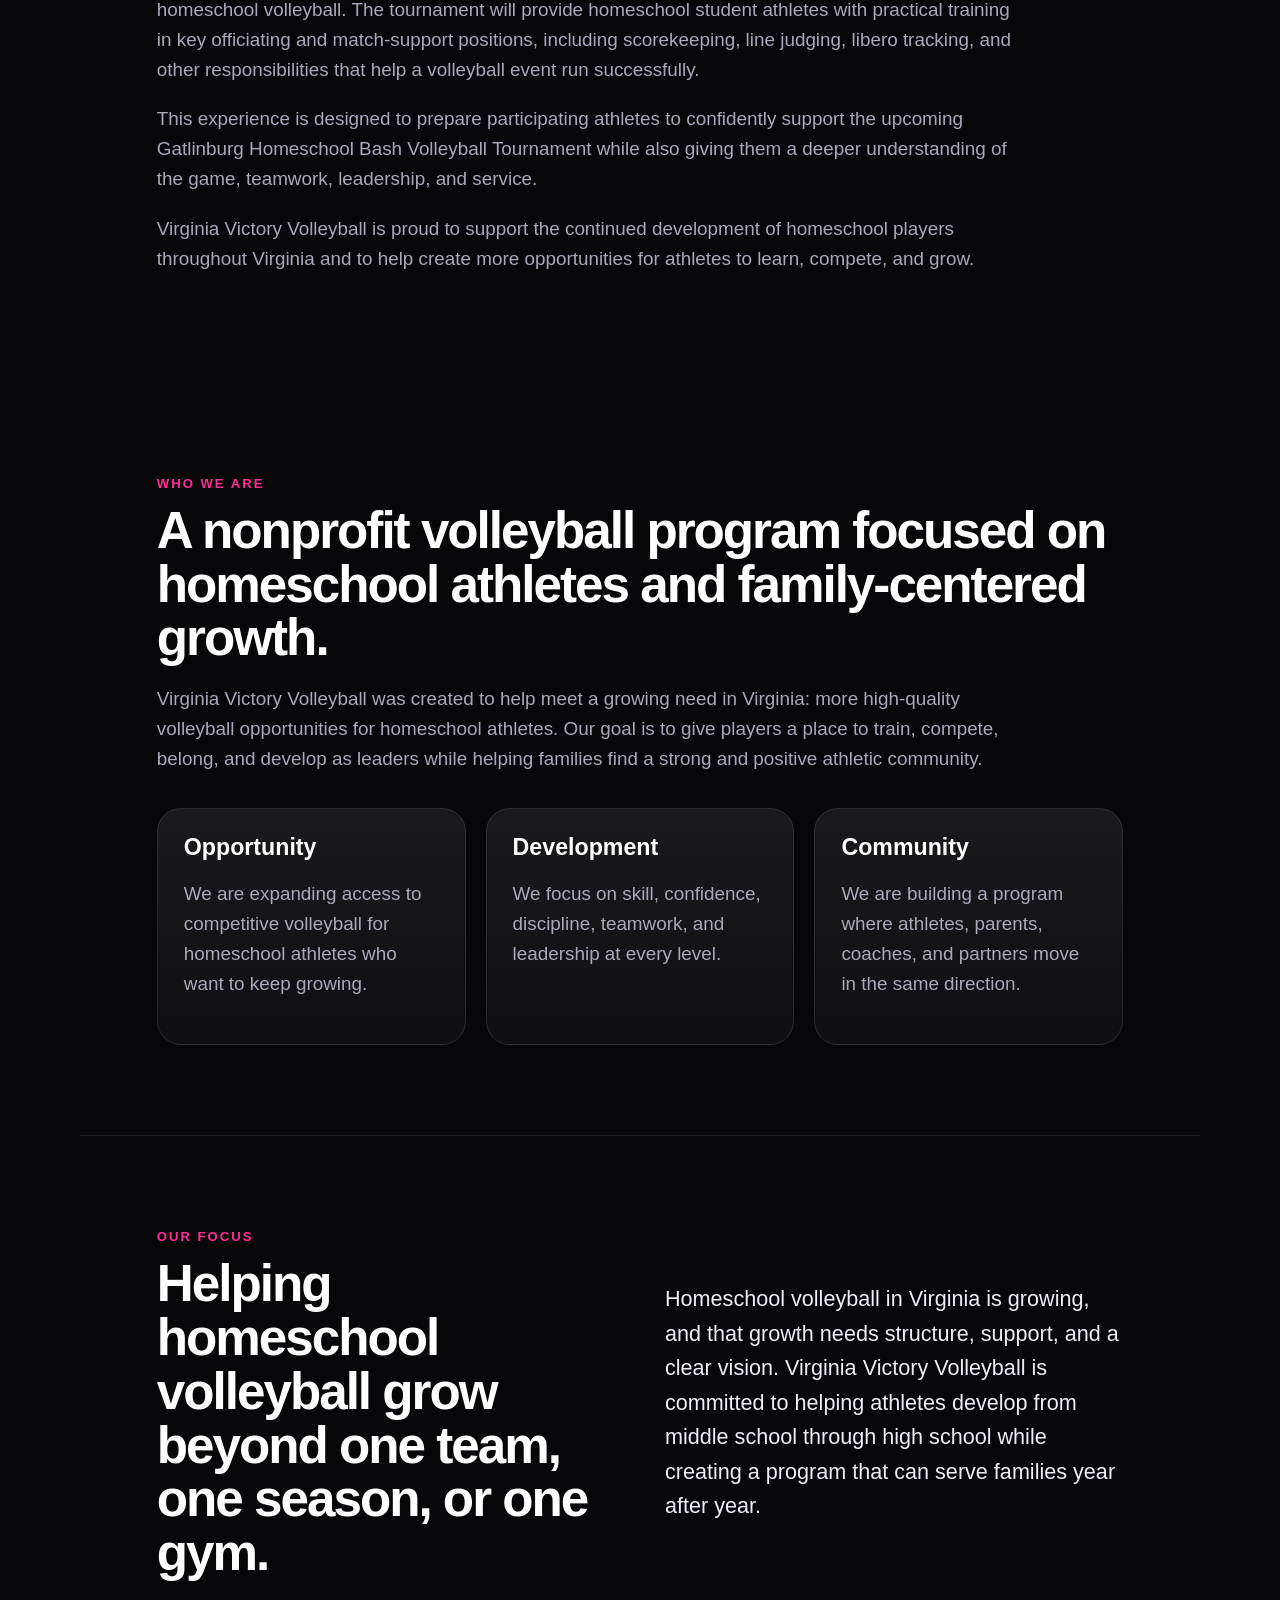
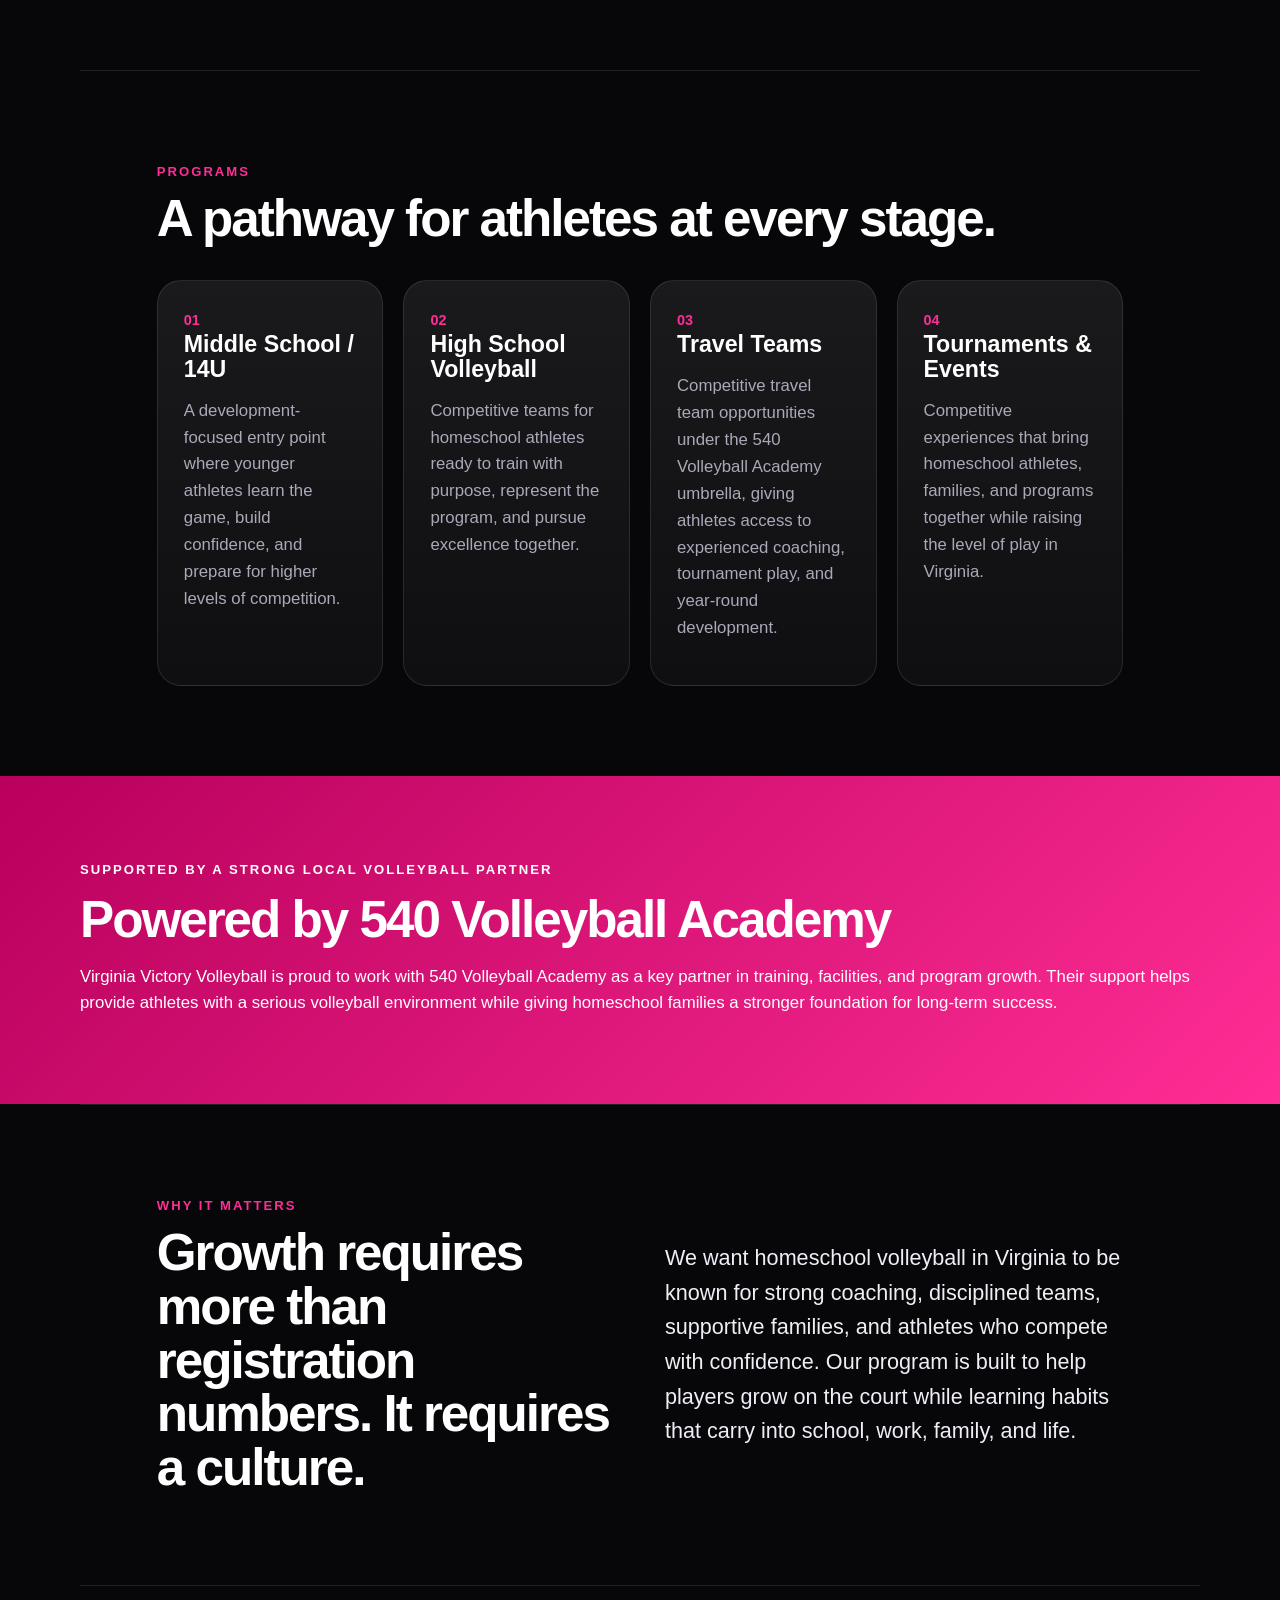
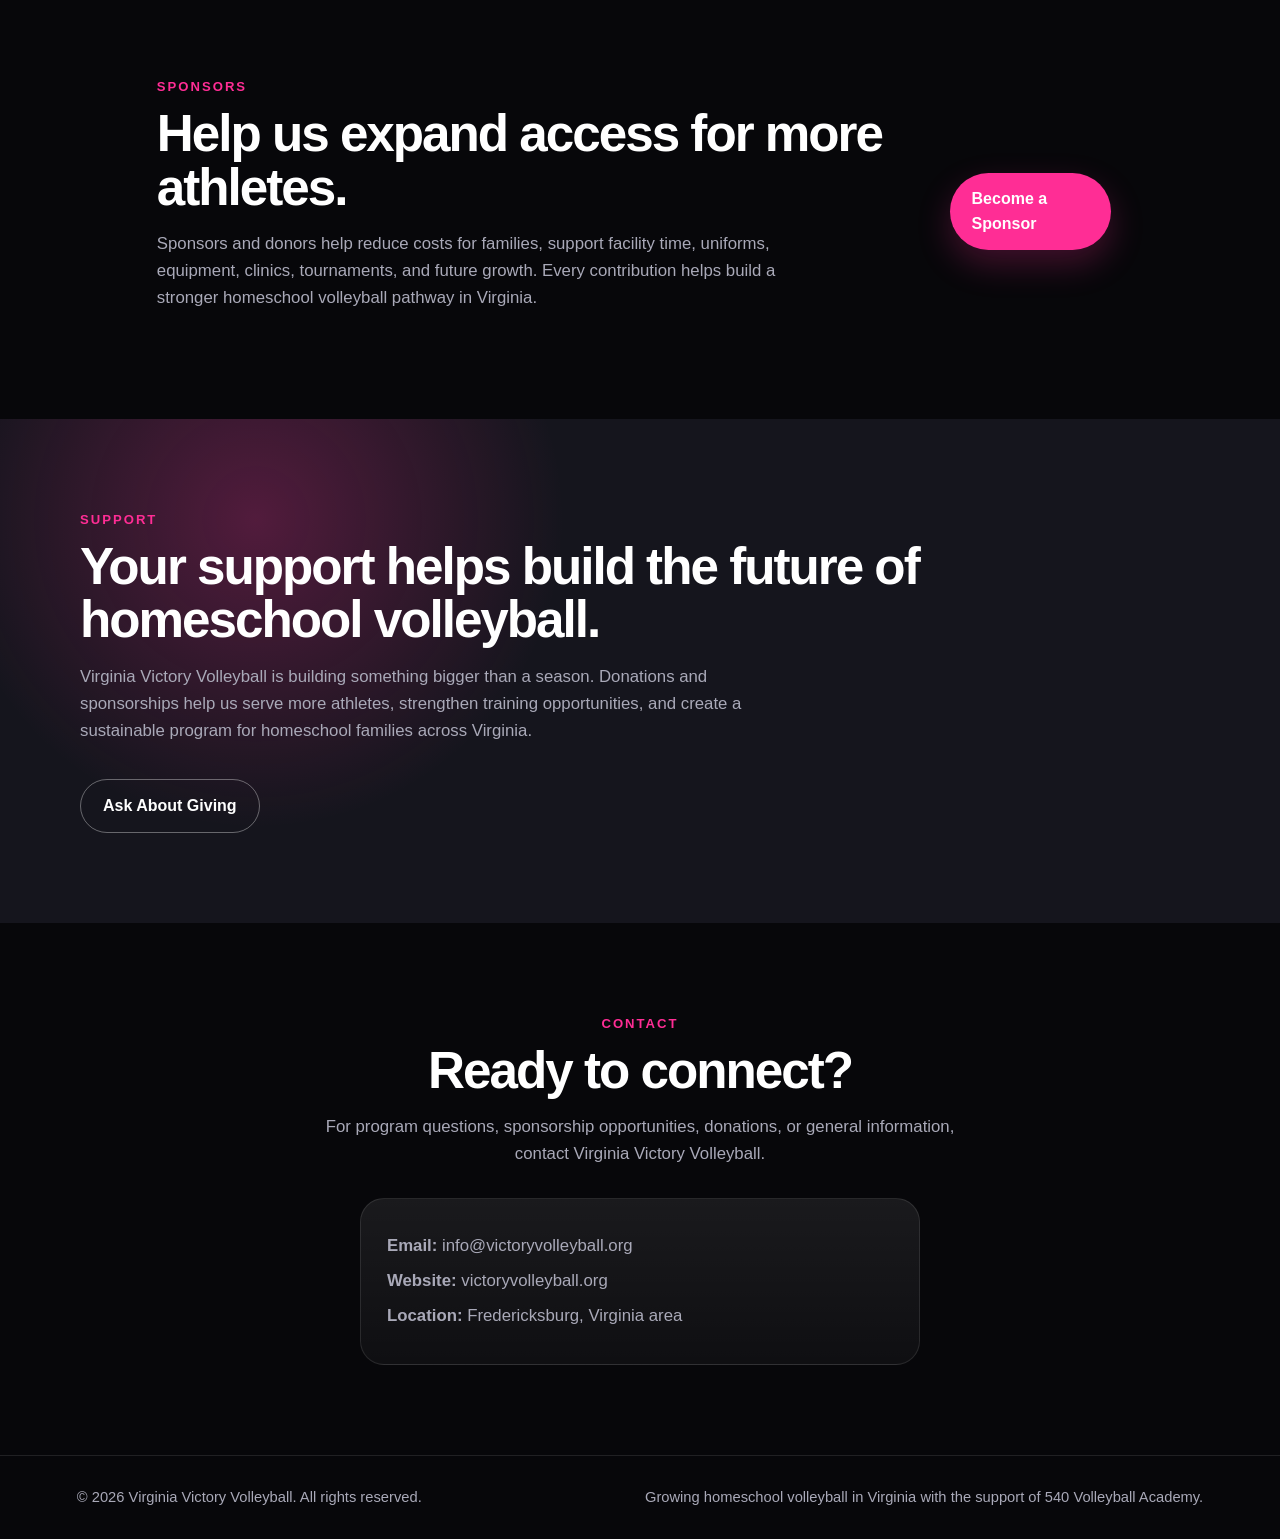
==== commit 4a6a2368: "Add files via upload" ====
--- a/index.html
+++ b/index.html
@@ -15,6 +15,7 @@
     </a>
     <button class="nav-toggle" aria-label="Toggle navigation">☰</button>
     <nav class="site-nav">
+      <a href="#tournament">Tournament</a>
       <a href="#about">About</a>
       <a href="#growth">Growth</a>
       <a href="#programs">Programs</a>
@@ -35,6 +36,14 @@
           <a href="#sponsors" class="btn btn-secondary">Support the Growth</a>
         </div>
       </div>
+    </section>
+
+    <section class="section intro" id="tournament">
+      <div class="section-kicker">2026 Tournament Announcement</div>
+      <h2>Virginia Victory Volleyball and 540 Volleyball Academy are proud to host the 2026 FCN Technologies Invitational Volleyball Tournament.</h2>
+      <p>We are excited to coordinate with 540 Volleyball Academy to host this special event in support of homeschool volleyball. The tournament will provide homeschool student athletes with practical training in key officiating and match-support positions, including scorekeeping, line judging, libero tracking, and other responsibilities that help a volleyball event run successfully.</p>
+      <p>This experience is designed to prepare participating athletes to confidently support the upcoming Gatlinburg Homeschool Bash Volleyball Tournament while also giving them a deeper understanding of the game, teamwork, leadership, and service.</p>
+      <p>Virginia Victory Volleyball is proud to support the continued development of homeschool players throughout Virginia and to help create more opportunities for athletes to learn, compete, and grow.</p>
     </section>
 
     <section class="section intro" id="about">
@@ -82,7 +91,7 @@
         <article class="program-card">
           <span>03</span>
           <h3>Travel Teams</h3>
-          <p>Competing under the 540 Volleyball Academy umbrella, our travel teams provide homeschool athletes with high-level coaching, competitive tournament experiences, and a clear pathway for long-term development.</p>
+          <p>Competitive travel team opportunities under the 540 Volleyball Academy umbrella, giving athletes access to experienced coaching, tournament play, and year-round development.</p>
         </article>
         <article class="program-card">
           <span>04</span>
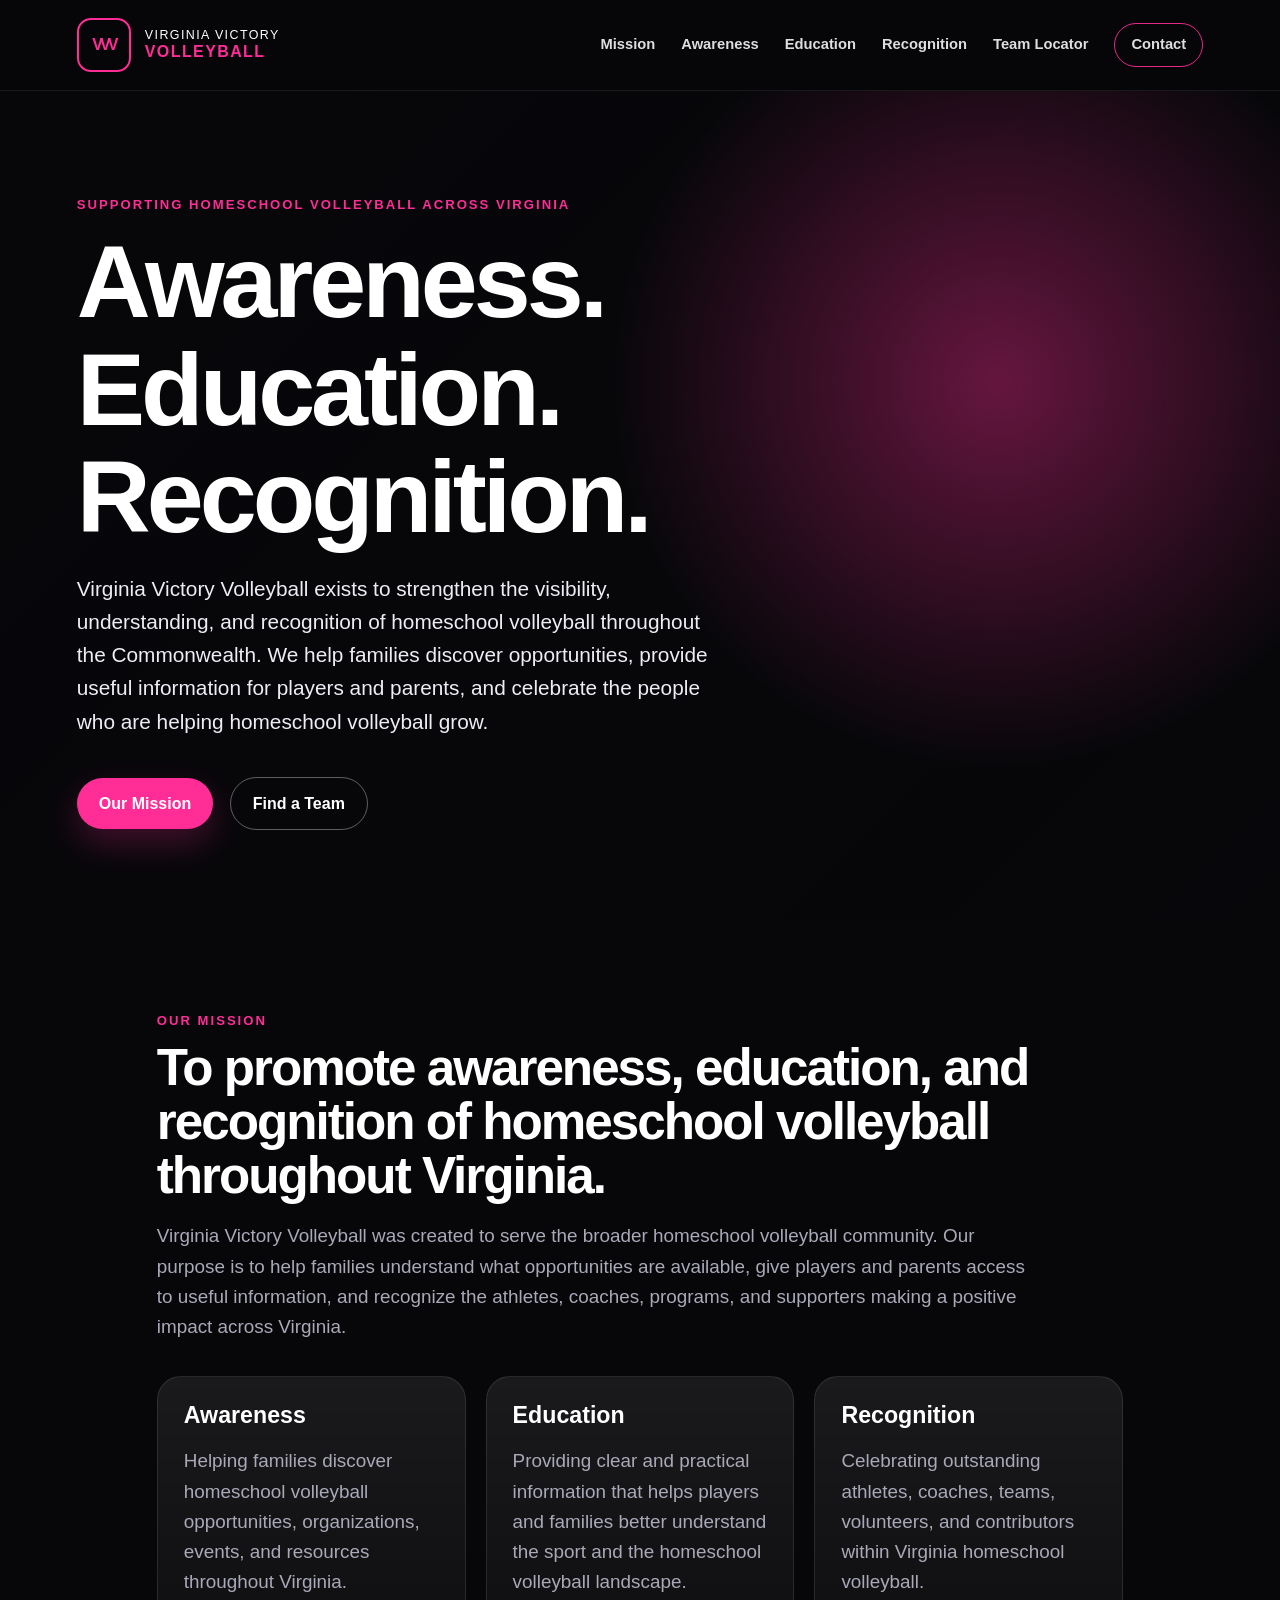
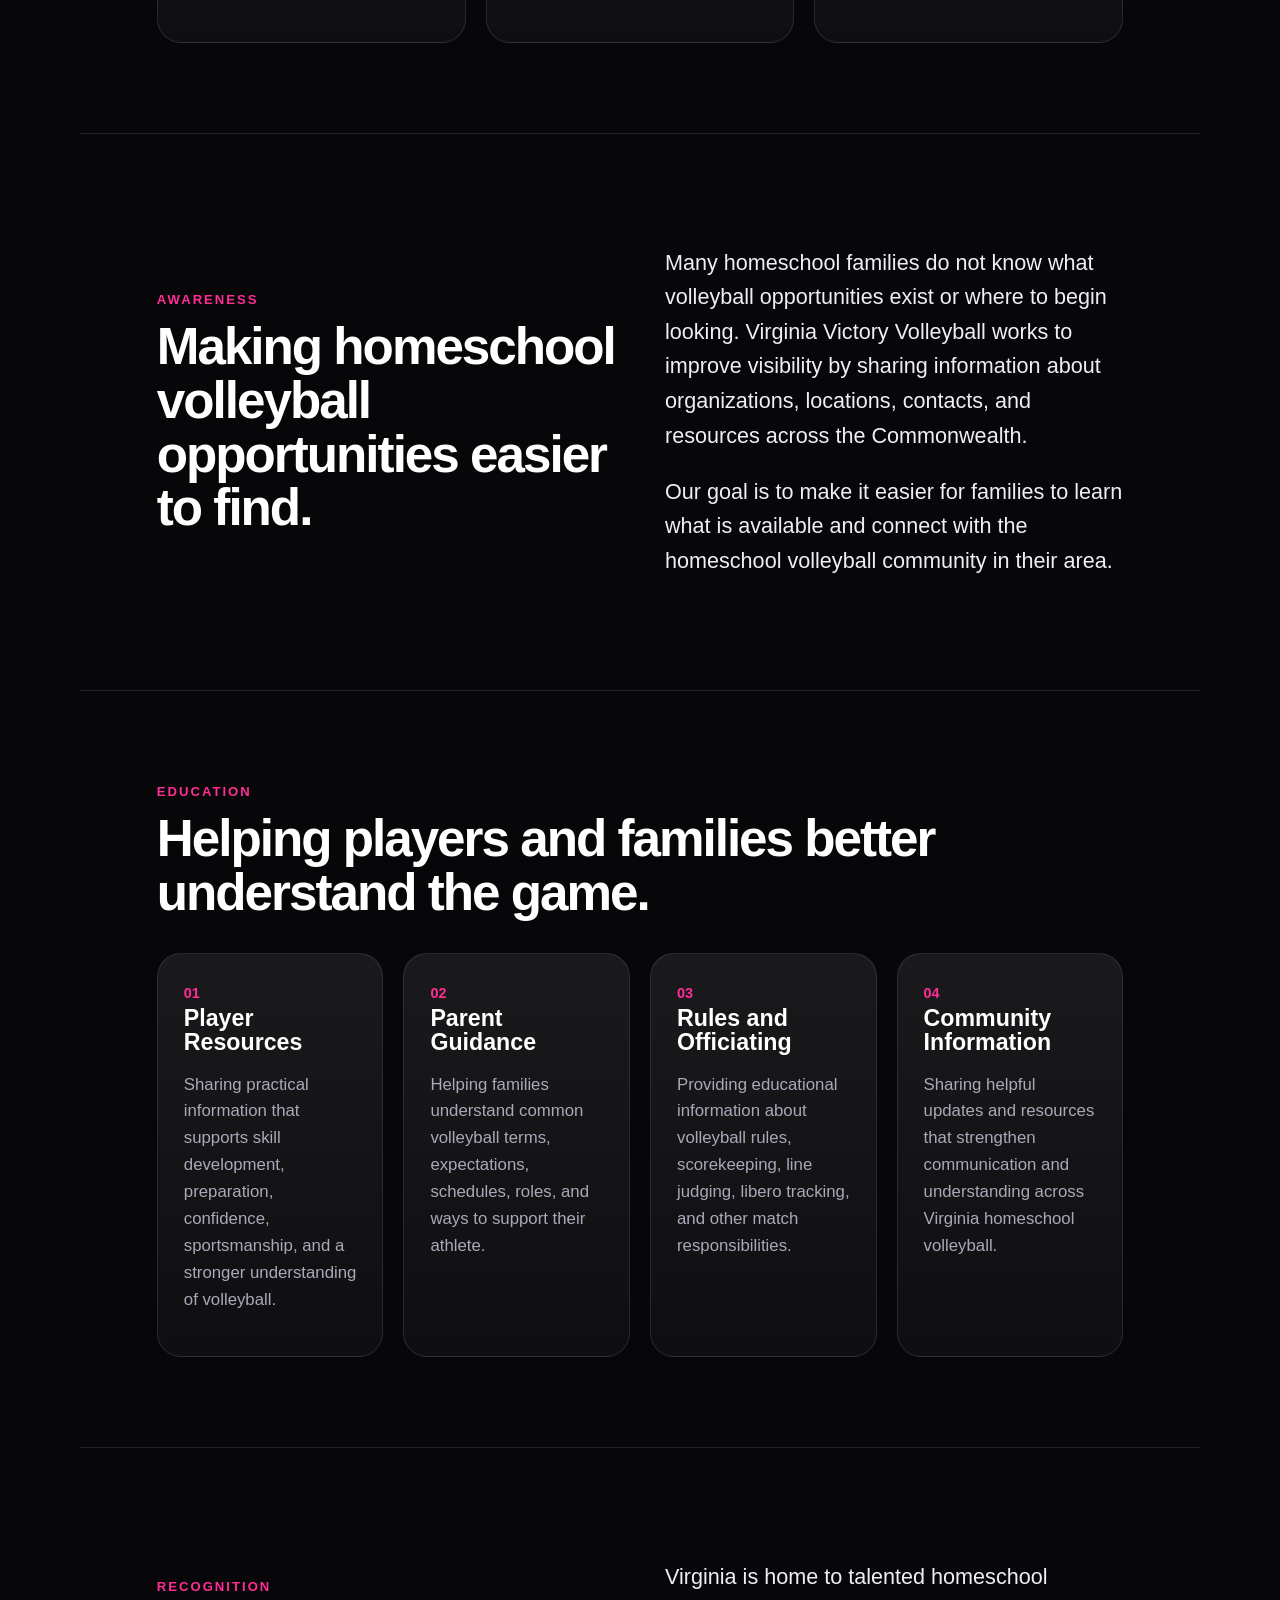
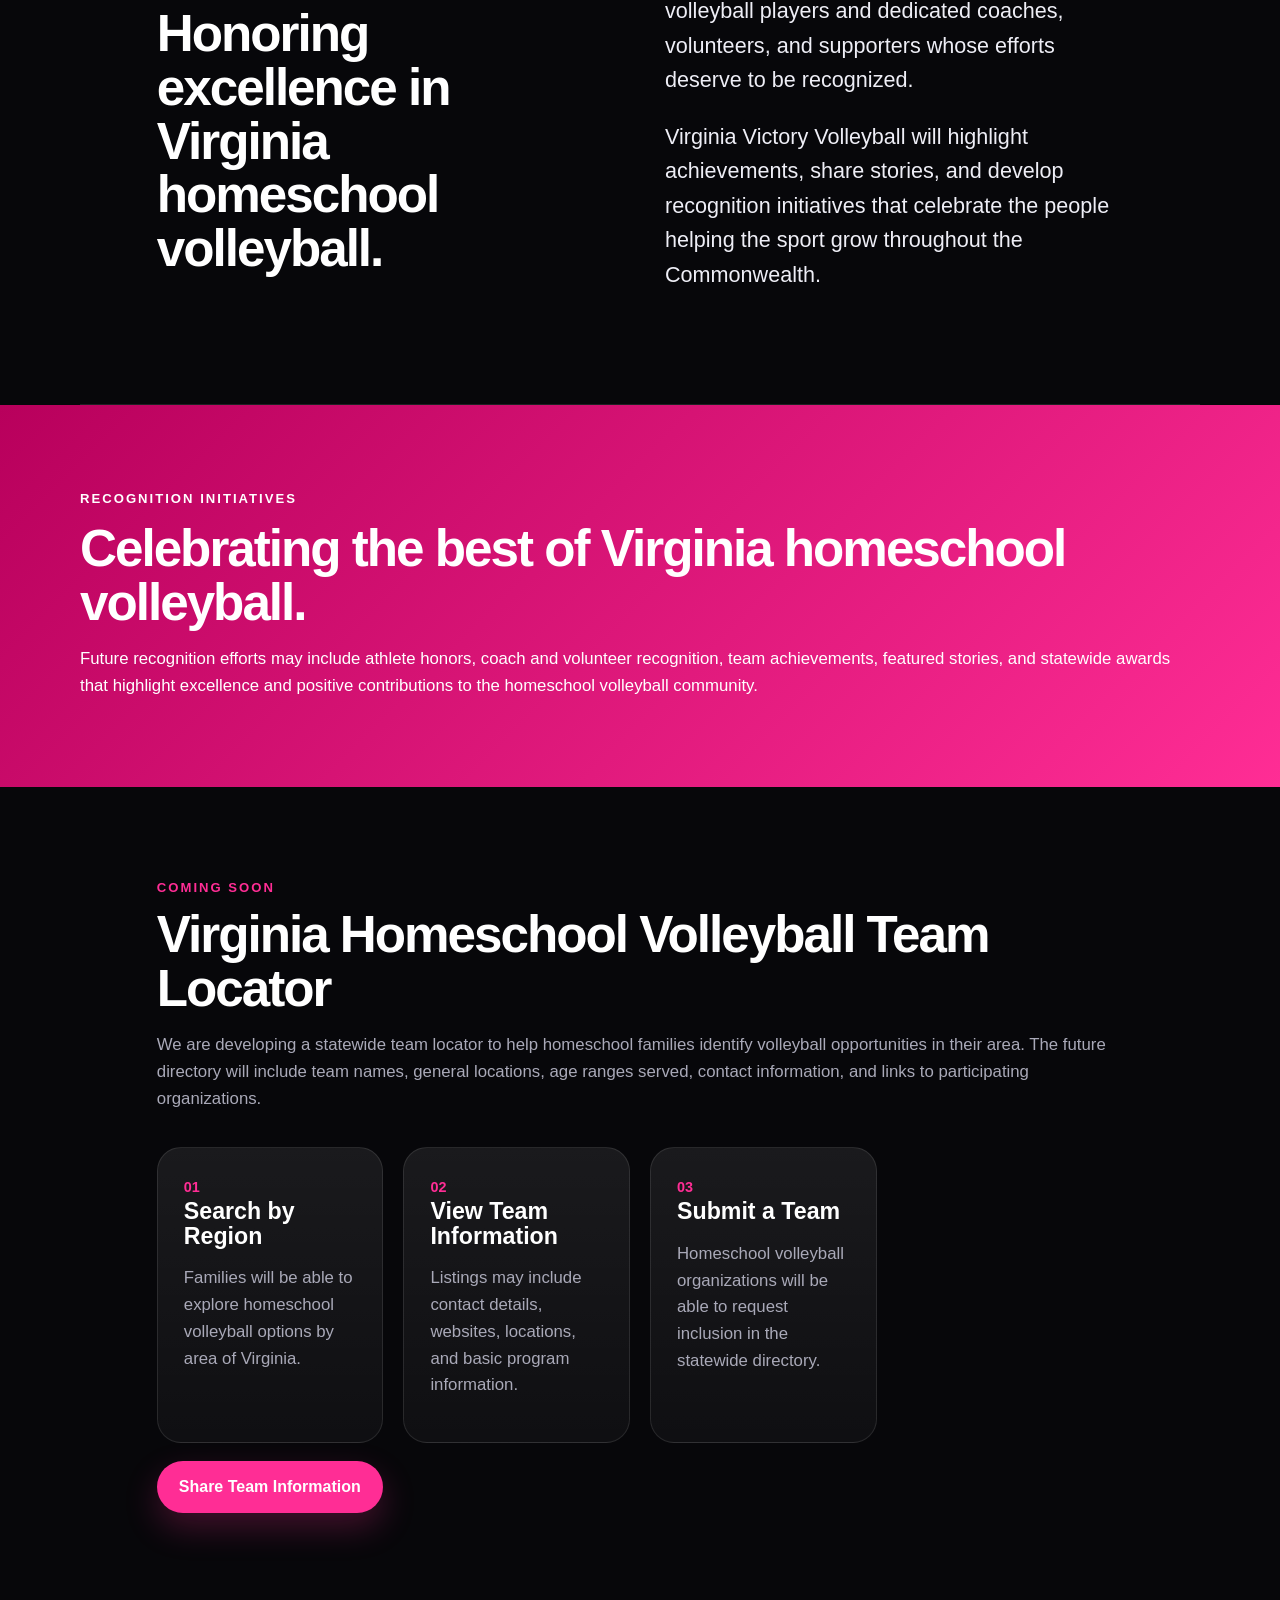
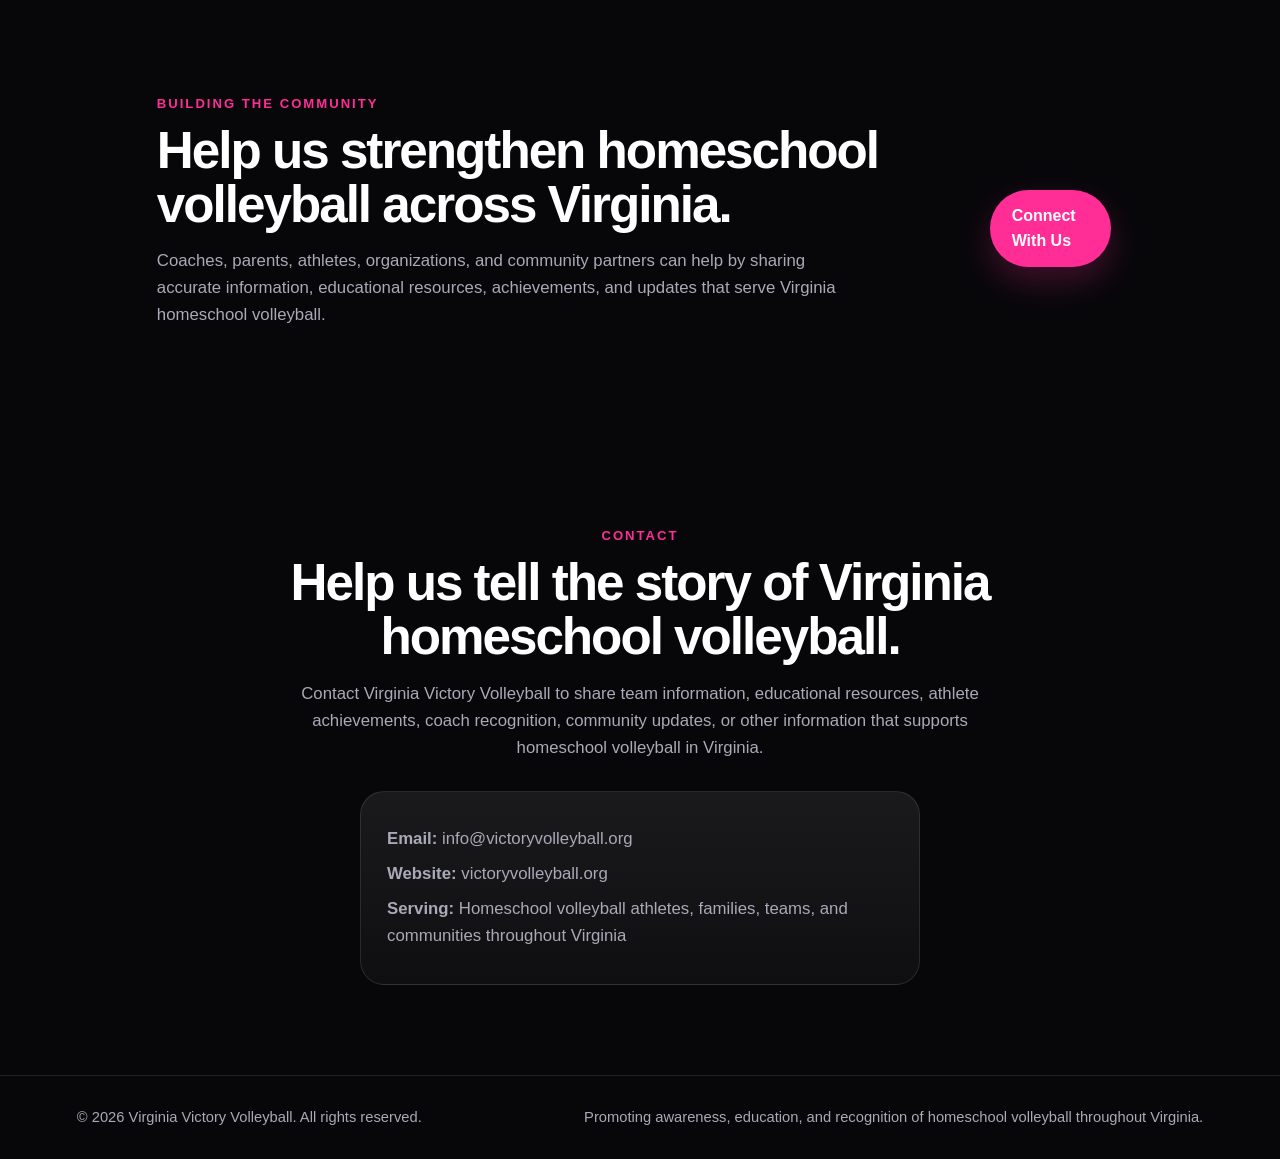
==== commit 0427c10e: "Add files via upload" ====
--- a/index.html
+++ b/index.html
@@ -4,7 +4,10 @@
   <meta charset="UTF-8" />
   <meta name="viewport" content="width=device-width, initial-scale=1.0" />
   <title>Virginia Victory Volleyball</title>
-  <meta name="description" content="Virginia Victory Volleyball is helping grow homeschool volleyball in Virginia through competitive opportunities, strong culture, and support from 540 Volleyball Academy." />
+  <meta
+    name="description"
+    content="Virginia Victory Volleyball promotes awareness, education, and recognition of homeschool volleyball throughout Virginia."
+  />
   <link rel="stylesheet" href="styles.css" />
 </head>
 <body>
@@ -13,13 +16,15 @@
       <span class="brand-mark">VVV</span>
       <span class="brand-text">Virginia Victory<br><strong>Volleyball</strong></span>
     </a>
+
     <button class="nav-toggle" aria-label="Toggle navigation">☰</button>
+
     <nav class="site-nav">
-      <a href="#tournament">Tournament</a>
-      <a href="#about">About</a>
-      <a href="#growth">Growth</a>
-      <a href="#programs">Programs</a>
-      <a href="#sponsors">Sponsors</a>
+      <a href="#mission">Mission</a>
+      <a href="#awareness">Awareness</a>
+      <a href="#education">Education</a>
+      <a href="#recognition">Recognition</a>
+      <a href="#team-locator">Team Locator</a>
       <a href="#contact" class="nav-cta">Contact</a>
     </nav>
   </header>
@@ -27,129 +32,252 @@
   <main id="home">
     <section class="hero">
       <div class="hero-overlay"></div>
+
       <div class="hero-content">
-        <p class="eyebrow">Growing homeschool volleyball across Virginia</p>
-        <h1>Building more opportunities for homeschool athletes to compete, grow, and lead.</h1>
-        <p class="hero-copy">Virginia Victory Volleyball exists to strengthen homeschool volleyball in Virginia through competitive teams, positive coaching, and a clear pathway for athletes and families. With the support of 540 Volleyball Academy, we are working to create a stronger future for the game.</p>
+        <p class="eyebrow">Supporting homeschool volleyball across Virginia</p>
+        <h1>Awareness. Education. Recognition.</h1>
+        <p class="hero-copy">
+          Virginia Victory Volleyball exists to strengthen the visibility,
+          understanding, and recognition of homeschool volleyball throughout
+          the Commonwealth. We help families discover opportunities, provide
+          useful information for players and parents, and celebrate the people
+          who are helping homeschool volleyball grow.
+        </p>
+
         <div class="hero-actions">
-          <a href="#programs" class="btn btn-primary">Explore Programs</a>
-          <a href="#sponsors" class="btn btn-secondary">Support the Growth</a>
+          <a href="#mission" class="btn btn-primary">Our Mission</a>
+          <a href="#team-locator" class="btn btn-secondary">Find a Team</a>
         </div>
       </div>
     </section>
 
-    <section class="section intro" id="tournament">
-      <div class="section-kicker">2026 Tournament Announcement</div>
-      <h2>Virginia Victory Volleyball and 540 Volleyball Academy are proud to host the 2026 FCN Technologies Invitational Volleyball Tournament.</h2>
-      <p>We are excited to coordinate with 540 Volleyball Academy to host this special event in support of homeschool volleyball. The tournament will provide homeschool student athletes with practical training in key officiating and match-support positions, including scorekeeping, line judging, libero tracking, and other responsibilities that help a volleyball event run successfully.</p>
-      <p>This experience is designed to prepare participating athletes to confidently support the upcoming Gatlinburg Homeschool Bash Volleyball Tournament while also giving them a deeper understanding of the game, teamwork, leadership, and service.</p>
-      <p>Virginia Victory Volleyball is proud to support the continued development of homeschool players throughout Virginia and to help create more opportunities for athletes to learn, compete, and grow.</p>
-    </section>
-
-    <section class="section intro" id="about">
-      <div class="section-kicker">Who We Are</div>
-      <h2>A nonprofit volleyball program focused on homeschool athletes and family-centered growth.</h2>
-      <p>Virginia Victory Volleyball was created to help meet a growing need in Virginia: more high-quality volleyball opportunities for homeschool athletes. Our goal is to give players a place to train, compete, belong, and develop as leaders while helping families find a strong and positive athletic community.</p>
+    <section class="section intro" id="mission">
+      <div class="section-kicker">Our Mission</div>
+      <h2>
+        To promote awareness, education, and recognition of homeschool
+        volleyball throughout Virginia.
+      </h2>
+      <p>
+        Virginia Victory Volleyball was created to serve the broader homeschool
+        volleyball community. Our purpose is to help families understand what
+        opportunities are available, give players and parents access to useful
+        information, and recognize the athletes, coaches, programs, and
+        supporters making a positive impact across Virginia.
+      </p>
+
       <div class="values-grid">
         <article>
-          <h3>Opportunity</h3>
-          <p>We are expanding access to competitive volleyball for homeschool athletes who want to keep growing.</p>
-        </article>
+          <h3>Awareness</h3>
+          <p>
+            Helping families discover homeschool volleyball opportunities,
+            organizations, events, and resources throughout Virginia.
+          </p>
+        </article>
+
         <article>
-          <h3>Development</h3>
-          <p>We focus on skill, confidence, discipline, teamwork, and leadership at every level.</p>
-        </article>
+          <h3>Education</h3>
+          <p>
+            Providing clear and practical information that helps players and
+            families better understand the sport and the homeschool volleyball
+            landscape.
+          </p>
+        </article>
+
         <article>
-          <h3>Community</h3>
-          <p>We are building a program where athletes, parents, coaches, and partners move in the same direction.</p>
-        </article>
-      </div>
-    </section>
-
-    <section class="section split mission" id="growth">
-      <div>
-        <div class="section-kicker">Our Focus</div>
-        <h2>Helping homeschool volleyball grow beyond one team, one season, or one gym.</h2>
-      </div>
-      <p>Homeschool volleyball in Virginia is growing, and that growth needs structure, support, and a clear vision. Virginia Victory Volleyball is committed to helping athletes develop from middle school through high school while creating a program that can serve families year after year.</p>
-    </section>
-
-    <section class="section programs" id="programs">
-      <div class="section-kicker">Programs</div>
-      <h2>A pathway for athletes at every stage.</h2>
+          <h3>Recognition</h3>
+          <p>
+            Celebrating outstanding athletes, coaches, teams, volunteers, and
+            contributors within Virginia homeschool volleyball.
+          </p>
+        </article>
+      </div>
+    </section>
+
+    <section class="section split mission" id="awareness">
+      <div>
+        <div class="section-kicker">Awareness</div>
+        <h2>Making homeschool volleyball opportunities easier to find.</h2>
+      </div>
+
+      <div>
+        <p>
+          Many homeschool families do not know what volleyball opportunities
+          exist or where to begin looking. Virginia Victory Volleyball works to
+          improve visibility by sharing information about organizations,
+          locations, contacts, and resources across the Commonwealth.
+        </p>
+        <p>
+          Our goal is to make it easier for families to learn what is available
+          and connect with the homeschool volleyball community in their area.
+        </p>
+      </div>
+    </section>
+
+    <section class="section programs" id="education">
+      <div class="section-kicker">Education</div>
+      <h2>Helping players and families better understand the game.</h2>
+
       <div class="card-grid">
         <article class="program-card">
           <span>01</span>
-          <h3>Middle School / 14U</h3>
-          <p>A development-focused entry point where younger athletes learn the game, build confidence, and prepare for higher levels of competition.</p>
-        </article>
+          <h3>Player Resources</h3>
+          <p>
+            Sharing practical information that supports skill development,
+            preparation, confidence, sportsmanship, and a stronger understanding
+            of volleyball.
+          </p>
+        </article>
+
         <article class="program-card">
           <span>02</span>
-          <h3>High School Volleyball</h3>
-          <p>Competitive teams for homeschool athletes ready to train with purpose, represent the program, and pursue excellence together.</p>
-        </article>
+          <h3>Parent Guidance</h3>
+          <p>
+            Helping families understand common volleyball terms, expectations,
+            schedules, roles, and ways to support their athlete.
+          </p>
+        </article>
+
         <article class="program-card">
           <span>03</span>
-          <h3>Travel Teams</h3>
-          <p>Competitive travel team opportunities under the 540 Volleyball Academy umbrella, giving athletes access to experienced coaching, tournament play, and year-round development.</p>
-        </article>
+          <h3>Rules and Officiating</h3>
+          <p>
+            Providing educational information about volleyball rules,
+            scorekeeping, line judging, libero tracking, and other match
+            responsibilities.
+          </p>
+        </article>
+
         <article class="program-card">
           <span>04</span>
-          <h3>Tournaments & Events</h3>
-          <p>Competitive experiences that bring homeschool athletes, families, and programs together while raising the level of play in Virginia.</p>
-        </article>
+          <h3>Community Information</h3>
+          <p>
+            Sharing helpful updates and resources that strengthen communication
+            and understanding across Virginia homeschool volleyball.
+          </p>
+        </article>
+      </div>
+    </section>
+
+    <section class="section split mission" id="recognition">
+      <div>
+        <div class="section-kicker">Recognition</div>
+        <h2>Honoring excellence in Virginia homeschool volleyball.</h2>
+      </div>
+
+      <div>
+        <p>
+          Virginia is home to talented homeschool volleyball players and
+          dedicated coaches, volunteers, and supporters whose efforts deserve to
+          be recognized.
+        </p>
+        <p>
+          Virginia Victory Volleyball will highlight achievements, share
+          stories, and develop recognition initiatives that celebrate the people
+          helping the sport grow throughout the Commonwealth.
+        </p>
       </div>
     </section>
 
     <section class="section partner">
       <div class="partner-box">
-        <p class="eyebrow">Supported by a strong local volleyball partner</p>
-        <h2>Powered by 540 Volleyball Academy</h2>
-        <p>Virginia Victory Volleyball is proud to work with 540 Volleyball Academy as a key partner in training, facilities, and program growth. Their support helps provide athletes with a serious volleyball environment while giving homeschool families a stronger foundation for long-term success.</p>
-      </div>
-    </section>
-
-    <section class="section split mission">
-      <div>
-        <div class="section-kicker">Why It Matters</div>
-        <h2>Growth requires more than registration numbers. It requires a culture.</h2>
-      </div>
-      <p>We want homeschool volleyball in Virginia to be known for strong coaching, disciplined teams, supportive families, and athletes who compete with confidence. Our program is built to help players grow on the court while learning habits that carry into school, work, family, and life.</p>
-    </section>
-
-    <section class="section sponsors" id="sponsors">
-      <div>
-        <div class="section-kicker">Sponsors</div>
-        <h2>Help us expand access for more athletes.</h2>
-        <p>Sponsors and donors help reduce costs for families, support facility time, uniforms, equipment, clinics, tournaments, and future growth. Every contribution helps build a stronger homeschool volleyball pathway in Virginia.</p>
-      </div>
-      <a href="#contact" class="btn btn-primary">Become a Sponsor</a>
-    </section>
-
-    <section class="section donate" id="donate">
-      <div class="donate-content">
-        <div class="section-kicker">Support</div>
-        <h2>Your support helps build the future of homeschool volleyball.</h2>
-        <p>Virginia Victory Volleyball is building something bigger than a season. Donations and sponsorships help us serve more athletes, strengthen training opportunities, and create a sustainable program for homeschool families across Virginia.</p>
-        <a href="#contact" class="btn btn-secondary">Ask About Giving</a>
-      </div>
+        <p class="eyebrow">Recognition Initiatives</p>
+        <h2>Celebrating the best of Virginia homeschool volleyball.</h2>
+        <p>
+          Future recognition efforts may include athlete honors, coach and
+          volunteer recognition, team achievements, featured stories, and
+          statewide awards that highlight excellence and positive contributions
+          to the homeschool volleyball community.
+        </p>
+      </div>
+    </section>
+
+    <section class="section programs" id="team-locator">
+      <div class="section-kicker">Coming Soon</div>
+      <h2>Virginia Homeschool Volleyball Team Locator</h2>
+      <p>
+        We are developing a statewide team locator to help homeschool families
+        identify volleyball opportunities in their area. The future directory
+        will include team names, general locations, age ranges served, contact
+        information, and links to participating organizations.
+      </p>
+
+      <div class="card-grid">
+        <article class="program-card">
+          <span>01</span>
+          <h3>Search by Region</h3>
+          <p>
+            Families will be able to explore homeschool volleyball options by
+            area of Virginia.
+          </p>
+        </article>
+
+        <article class="program-card">
+          <span>02</span>
+          <h3>View Team Information</h3>
+          <p>
+            Listings may include contact details, websites, locations, and basic
+            program information.
+          </p>
+        </article>
+
+        <article class="program-card">
+          <span>03</span>
+          <h3>Submit a Team</h3>
+          <p>
+            Homeschool volleyball organizations will be able to request inclusion
+            in the statewide directory.
+          </p>
+        </article>
+      </div>
+
+      <div class="hero-actions">
+        <a href="#contact" class="btn btn-primary">Share Team Information</a>
+      </div>
+    </section>
+
+    <section class="section sponsors">
+      <div>
+        <div class="section-kicker">Building the Community</div>
+        <h2>Help us strengthen homeschool volleyball across Virginia.</h2>
+        <p>
+          Coaches, parents, athletes, organizations, and community partners can
+          help by sharing accurate information, educational resources,
+          achievements, and updates that serve Virginia homeschool volleyball.
+        </p>
+      </div>
+
+      <a href="#contact" class="btn btn-primary">Connect With Us</a>
     </section>
 
     <section class="section contact" id="contact">
       <div class="section-kicker">Contact</div>
-      <h2>Ready to connect?</h2>
-      <p>For program questions, sponsorship opportunities, donations, or general information, contact Virginia Victory Volleyball.</p>
+      <h2>Help us tell the story of Virginia homeschool volleyball.</h2>
+      <p>
+        Contact Virginia Victory Volleyball to share team information,
+        educational resources, athlete achievements, coach recognition,
+        community updates, or other information that supports homeschool
+        volleyball in Virginia.
+      </p>
+
       <div class="contact-card">
         <p><strong>Email:</strong> info@victoryvolleyball.org</p>
         <p><strong>Website:</strong> victoryvolleyball.org</p>
-        <p><strong>Location:</strong> Fredericksburg, Virginia area</p>
+        <p>
+          <strong>Serving:</strong> Homeschool volleyball athletes, families,
+          teams, and communities throughout Virginia
+        </p>
       </div>
     </section>
   </main>
 
   <footer class="site-footer">
-    <p>© <span id="year"></span> Virginia Victory Volleyball. All rights reserved.</p>
-    <p>Growing homeschool volleyball in Virginia with the support of 540 Volleyball Academy.</p>
+    <p>
+      © <span id="year"></span> Virginia Victory Volleyball. All rights reserved.
+    </p>
+    <p>
+      Promoting awareness, education, and recognition of homeschool volleyball
+      throughout Virginia.
+    </p>
   </footer>
 
   <script src="script.js"></script>
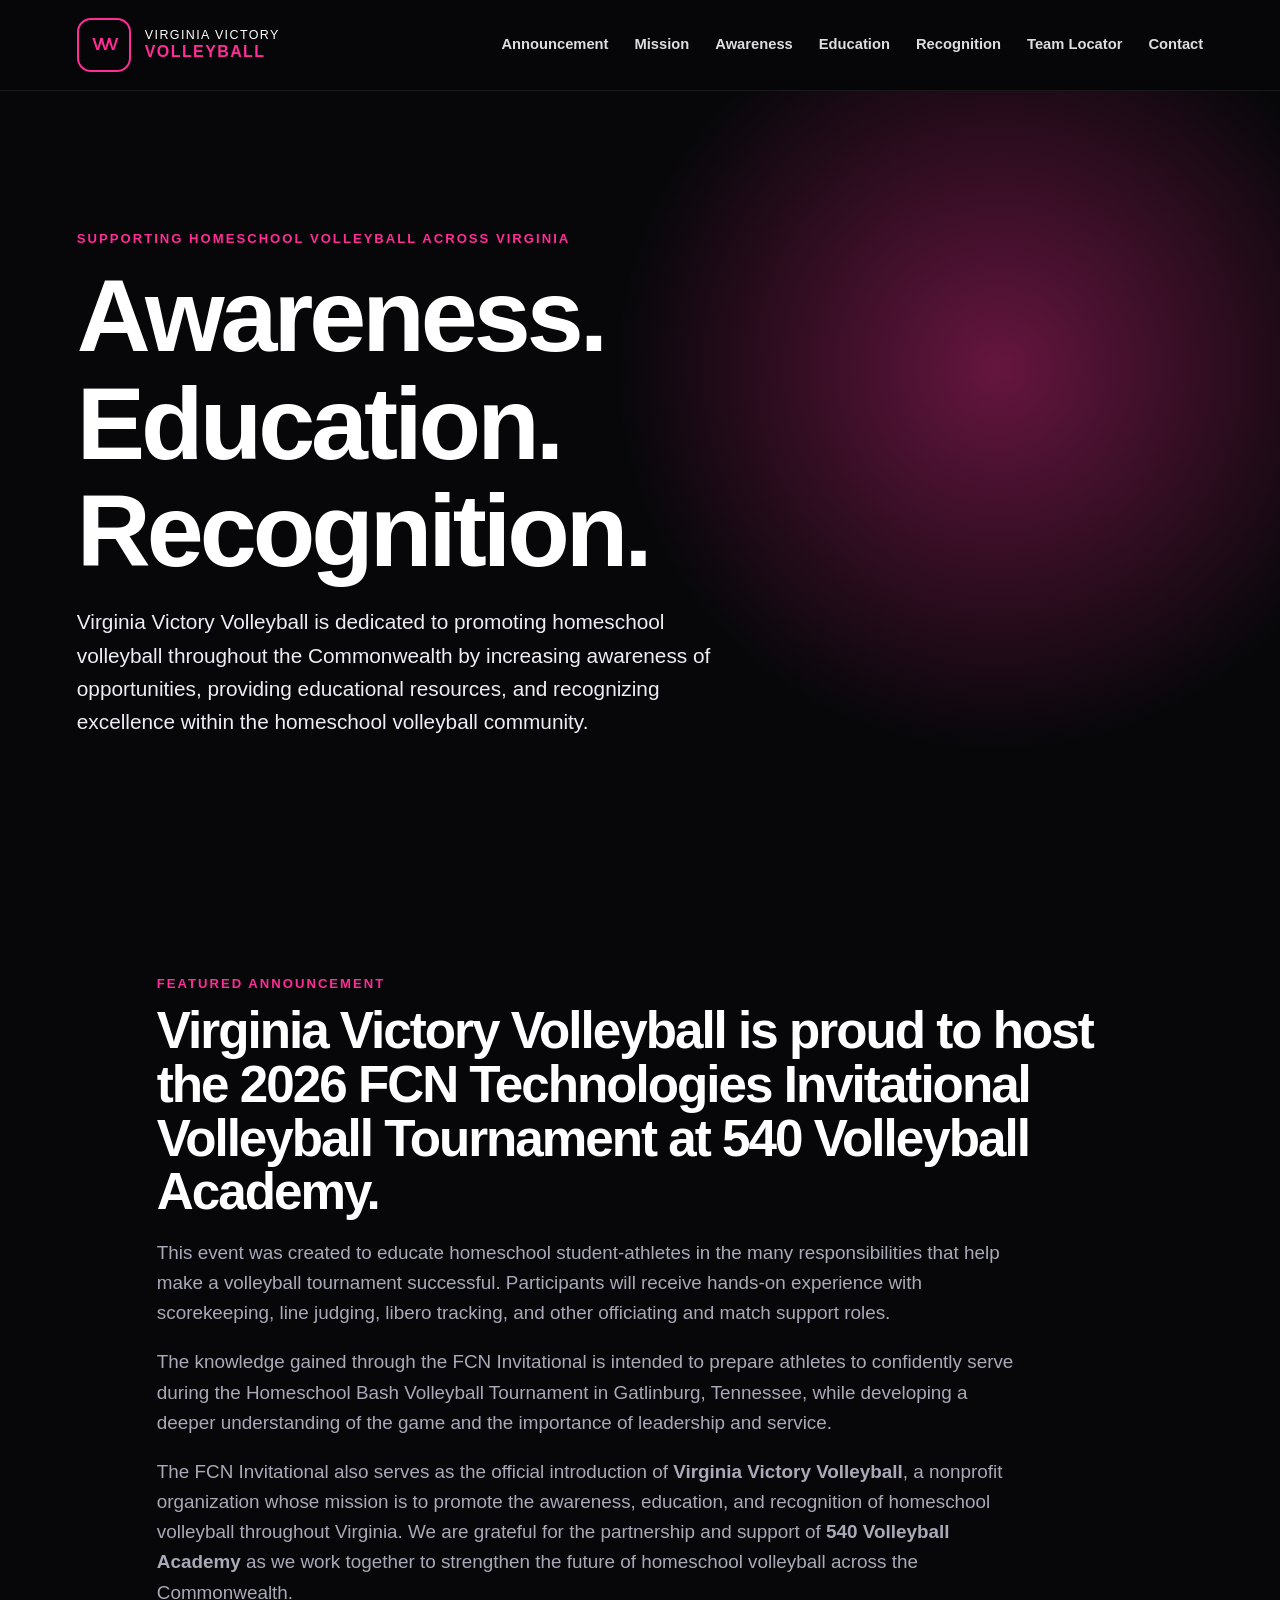
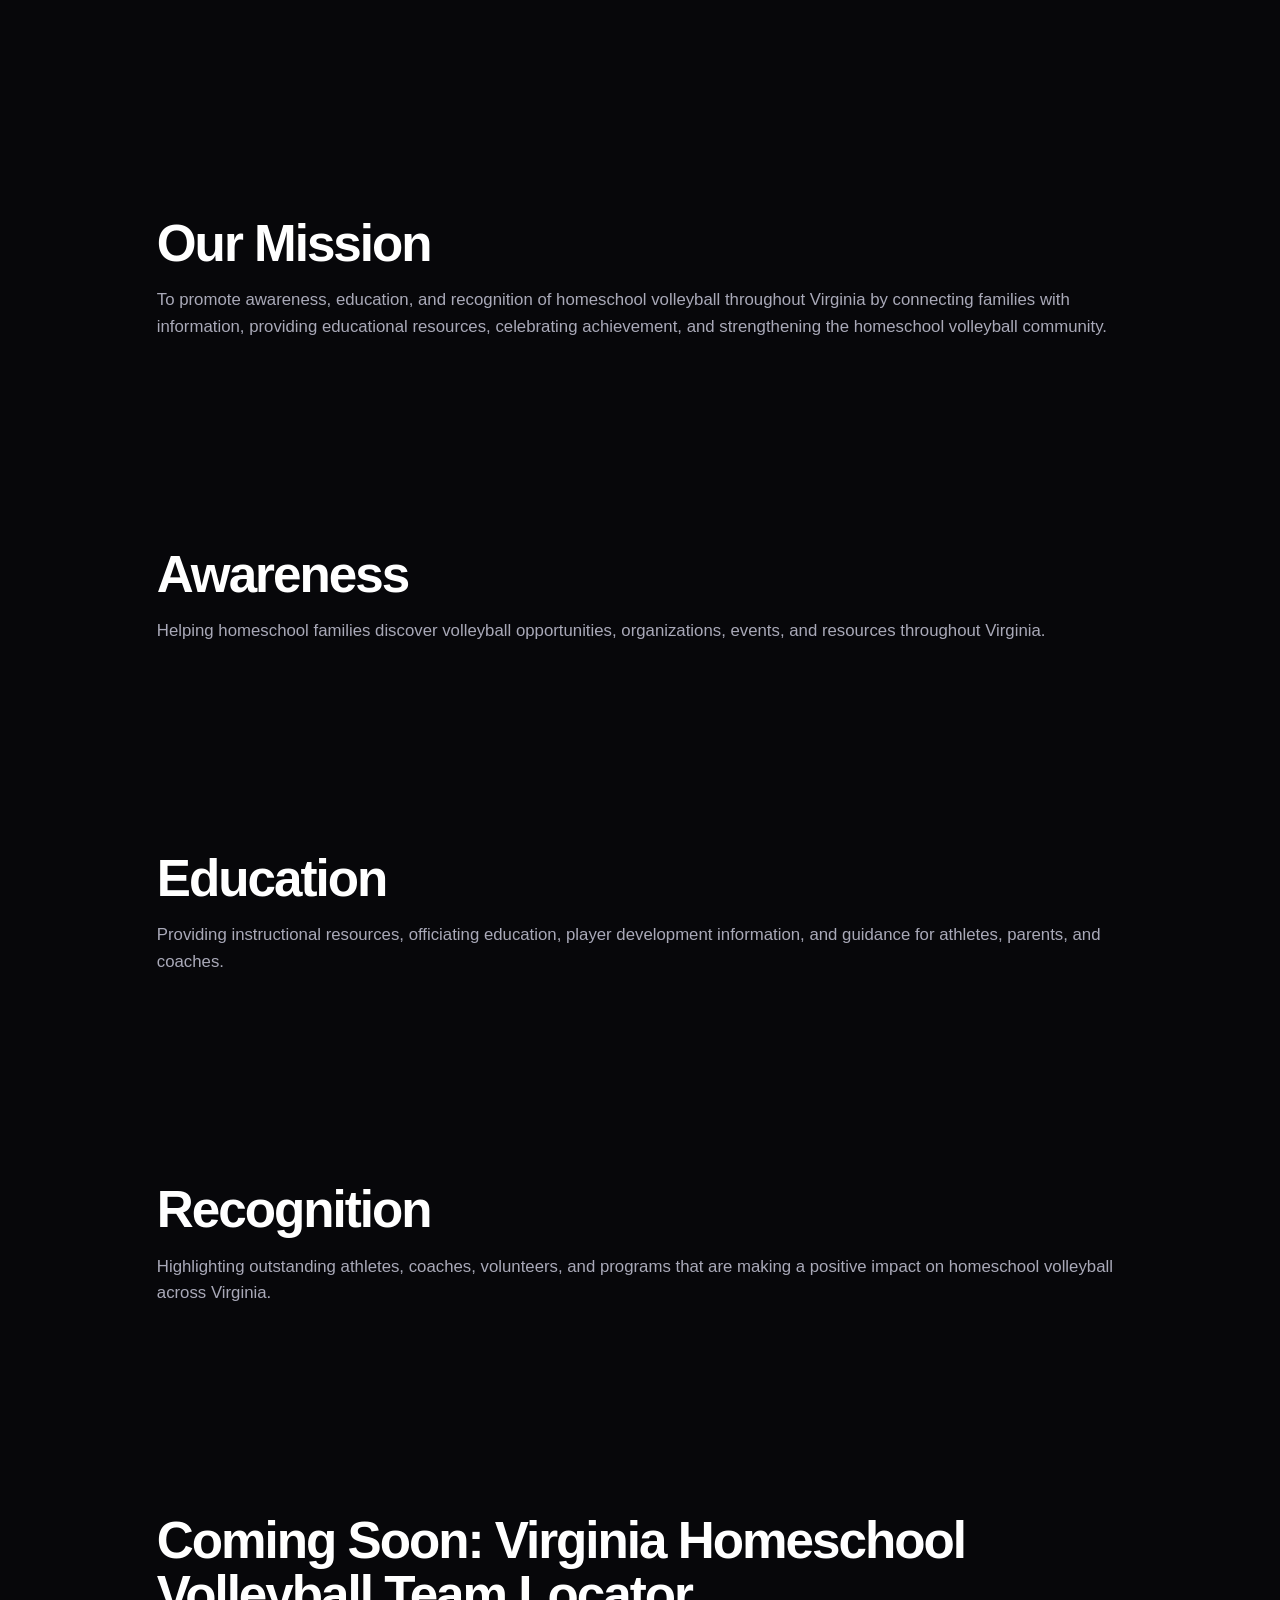
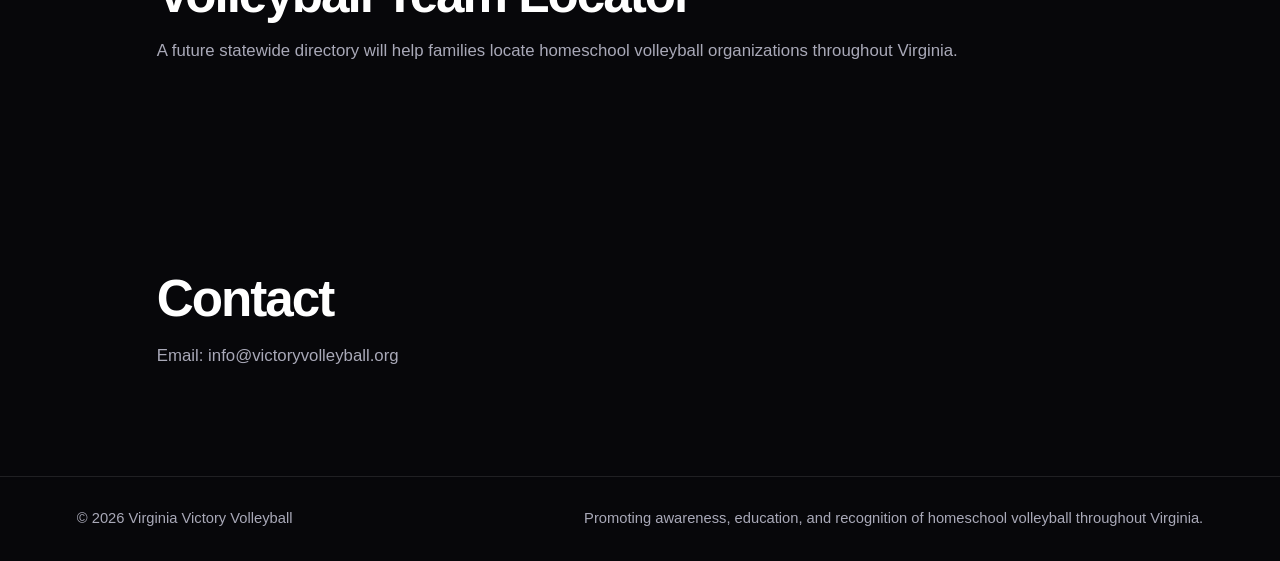
==== commit 4572b5ed: "Add files via upload" ====
--- a/index.html
+++ b/index.html
@@ -1,285 +1,35 @@
 <!DOCTYPE html>
-<html lang="en">
-<head>
-  <meta charset="UTF-8" />
-  <meta name="viewport" content="width=device-width, initial-scale=1.0" />
-  <title>Virginia Victory Volleyball</title>
-  <meta
-    name="description"
-    content="Virginia Victory Volleyball promotes awareness, education, and recognition of homeschool volleyball throughout Virginia."
-  />
-  <link rel="stylesheet" href="styles.css" />
-</head>
-<body>
-  <header class="site-header">
-    <a class="brand" href="#home" aria-label="Virginia Victory Volleyball home">
-      <span class="brand-mark">VVV</span>
-      <span class="brand-text">Virginia Victory<br><strong>Volleyball</strong></span>
-    </a>
+<html lang="en"><head><meta charset="UTF-8"><meta name="viewport" content="width=device-width, initial-scale=1.0">
+<title>Virginia Victory Volleyball</title>
+<meta name="description" content="Promoting awareness, education, and recognition of homeschool volleyball throughout Virginia.">
+<link rel="stylesheet" href="styles.css"></head><body>
+<header class="site-header">
+<a class="brand" href="#home"><span class="brand-mark">VVV</span><span class="brand-text">Virginia Victory<br><strong>Volleyball</strong></span></a>
+<nav class="site-nav">
+<a href="#announcement">Announcement</a><a href="#mission">Mission</a><a href="#awareness">Awareness</a><a href="#education">Education</a><a href="#recognition">Recognition</a><a href="#team-locator">Team Locator</a><a href="#contact">Contact</a>
+</nav></header>
+<main id="home">
+<section class="hero"><div class="hero-overlay"></div><div class="hero-content">
+<p class="eyebrow">Supporting Homeschool Volleyball Across Virginia</p>
+<h1>Awareness. Education. Recognition.</h1>
+<p class="hero-copy">Virginia Victory Volleyball is dedicated to promoting homeschool volleyball throughout the Commonwealth by increasing awareness of opportunities, providing educational resources, and recognizing excellence within the homeschool volleyball community.</p>
+</div></section>
 
-    <button class="nav-toggle" aria-label="Toggle navigation">☰</button>
+<section class="section intro" id="announcement">
+<div class="section-kicker">Featured Announcement</div>
+<h2>Virginia Victory Volleyball is proud to host the 2026 FCN Technologies Invitational Volleyball Tournament at 540 Volleyball Academy.</h2>
+<p>This event was created to educate homeschool student-athletes in the many responsibilities that help make a volleyball tournament successful. Participants will receive hands-on experience with scorekeeping, line judging, libero tracking, and other officiating and match support roles.</p>
+<p>The knowledge gained through the FCN Invitational is intended to prepare athletes to confidently serve during the Homeschool Bash Volleyball Tournament in Gatlinburg, Tennessee, while developing a deeper understanding of the game and the importance of leadership and service.</p>
+<p>The FCN Invitational also serves as the official introduction of <strong>Virginia Victory Volleyball</strong>, a nonprofit organization whose mission is to promote the awareness, education, and recognition of homeschool volleyball throughout Virginia. We are grateful for the partnership and support of <strong>540 Volleyball Academy</strong> as we work together to strengthen the future of homeschool volleyball across the Commonwealth.</p>
+</section>
 
-    <nav class="site-nav">
-      <a href="#mission">Mission</a>
-      <a href="#awareness">Awareness</a>
-      <a href="#education">Education</a>
-      <a href="#recognition">Recognition</a>
-      <a href="#team-locator">Team Locator</a>
-      <a href="#contact" class="nav-cta">Contact</a>
-    </nav>
-  </header>
+<section id="mission" class="section"><h2>Our Mission</h2><p>To promote awareness, education, and recognition of homeschool volleyball throughout Virginia by connecting families with information, providing educational resources, celebrating achievement, and strengthening the homeschool volleyball community.</p></section>
 
-  <main id="home">
-    <section class="hero">
-      <div class="hero-overlay"></div>
-
-      <div class="hero-content">
-        <p class="eyebrow">Supporting homeschool volleyball across Virginia</p>
-        <h1>Awareness. Education. Recognition.</h1>
-        <p class="hero-copy">
-          Virginia Victory Volleyball exists to strengthen the visibility,
-          understanding, and recognition of homeschool volleyball throughout
-          the Commonwealth. We help families discover opportunities, provide
-          useful information for players and parents, and celebrate the people
-          who are helping homeschool volleyball grow.
-        </p>
-
-        <div class="hero-actions">
-          <a href="#mission" class="btn btn-primary">Our Mission</a>
-          <a href="#team-locator" class="btn btn-secondary">Find a Team</a>
-        </div>
-      </div>
-    </section>
-
-    <section class="section intro" id="mission">
-      <div class="section-kicker">Our Mission</div>
-      <h2>
-        To promote awareness, education, and recognition of homeschool
-        volleyball throughout Virginia.
-      </h2>
-      <p>
-        Virginia Victory Volleyball was created to serve the broader homeschool
-        volleyball community. Our purpose is to help families understand what
-        opportunities are available, give players and parents access to useful
-        information, and recognize the athletes, coaches, programs, and
-        supporters making a positive impact across Virginia.
-      </p>
-
-      <div class="values-grid">
-        <article>
-          <h3>Awareness</h3>
-          <p>
-            Helping families discover homeschool volleyball opportunities,
-            organizations, events, and resources throughout Virginia.
-          </p>
-        </article>
-
-        <article>
-          <h3>Education</h3>
-          <p>
-            Providing clear and practical information that helps players and
-            families better understand the sport and the homeschool volleyball
-            landscape.
-          </p>
-        </article>
-
-        <article>
-          <h3>Recognition</h3>
-          <p>
-            Celebrating outstanding athletes, coaches, teams, volunteers, and
-            contributors within Virginia homeschool volleyball.
-          </p>
-        </article>
-      </div>
-    </section>
-
-    <section class="section split mission" id="awareness">
-      <div>
-        <div class="section-kicker">Awareness</div>
-        <h2>Making homeschool volleyball opportunities easier to find.</h2>
-      </div>
-
-      <div>
-        <p>
-          Many homeschool families do not know what volleyball opportunities
-          exist or where to begin looking. Virginia Victory Volleyball works to
-          improve visibility by sharing information about organizations,
-          locations, contacts, and resources across the Commonwealth.
-        </p>
-        <p>
-          Our goal is to make it easier for families to learn what is available
-          and connect with the homeschool volleyball community in their area.
-        </p>
-      </div>
-    </section>
-
-    <section class="section programs" id="education">
-      <div class="section-kicker">Education</div>
-      <h2>Helping players and families better understand the game.</h2>
-
-      <div class="card-grid">
-        <article class="program-card">
-          <span>01</span>
-          <h3>Player Resources</h3>
-          <p>
-            Sharing practical information that supports skill development,
-            preparation, confidence, sportsmanship, and a stronger understanding
-            of volleyball.
-          </p>
-        </article>
-
-        <article class="program-card">
-          <span>02</span>
-          <h3>Parent Guidance</h3>
-          <p>
-            Helping families understand common volleyball terms, expectations,
-            schedules, roles, and ways to support their athlete.
-          </p>
-        </article>
-
-        <article class="program-card">
-          <span>03</span>
-          <h3>Rules and Officiating</h3>
-          <p>
-            Providing educational information about volleyball rules,
-            scorekeeping, line judging, libero tracking, and other match
-            responsibilities.
-          </p>
-        </article>
-
-        <article class="program-card">
-          <span>04</span>
-          <h3>Community Information</h3>
-          <p>
-            Sharing helpful updates and resources that strengthen communication
-            and understanding across Virginia homeschool volleyball.
-          </p>
-        </article>
-      </div>
-    </section>
-
-    <section class="section split mission" id="recognition">
-      <div>
-        <div class="section-kicker">Recognition</div>
-        <h2>Honoring excellence in Virginia homeschool volleyball.</h2>
-      </div>
-
-      <div>
-        <p>
-          Virginia is home to talented homeschool volleyball players and
-          dedicated coaches, volunteers, and supporters whose efforts deserve to
-          be recognized.
-        </p>
-        <p>
-          Virginia Victory Volleyball will highlight achievements, share
-          stories, and develop recognition initiatives that celebrate the people
-          helping the sport grow throughout the Commonwealth.
-        </p>
-      </div>
-    </section>
-
-    <section class="section partner">
-      <div class="partner-box">
-        <p class="eyebrow">Recognition Initiatives</p>
-        <h2>Celebrating the best of Virginia homeschool volleyball.</h2>
-        <p>
-          Future recognition efforts may include athlete honors, coach and
-          volunteer recognition, team achievements, featured stories, and
-          statewide awards that highlight excellence and positive contributions
-          to the homeschool volleyball community.
-        </p>
-      </div>
-    </section>
-
-    <section class="section programs" id="team-locator">
-      <div class="section-kicker">Coming Soon</div>
-      <h2>Virginia Homeschool Volleyball Team Locator</h2>
-      <p>
-        We are developing a statewide team locator to help homeschool families
-        identify volleyball opportunities in their area. The future directory
-        will include team names, general locations, age ranges served, contact
-        information, and links to participating organizations.
-      </p>
-
-      <div class="card-grid">
-        <article class="program-card">
-          <span>01</span>
-          <h3>Search by Region</h3>
-          <p>
-            Families will be able to explore homeschool volleyball options by
-            area of Virginia.
-          </p>
-        </article>
-
-        <article class="program-card">
-          <span>02</span>
-          <h3>View Team Information</h3>
-          <p>
-            Listings may include contact details, websites, locations, and basic
-            program information.
-          </p>
-        </article>
-
-        <article class="program-card">
-          <span>03</span>
-          <h3>Submit a Team</h3>
-          <p>
-            Homeschool volleyball organizations will be able to request inclusion
-            in the statewide directory.
-          </p>
-        </article>
-      </div>
-
-      <div class="hero-actions">
-        <a href="#contact" class="btn btn-primary">Share Team Information</a>
-      </div>
-    </section>
-
-    <section class="section sponsors">
-      <div>
-        <div class="section-kicker">Building the Community</div>
-        <h2>Help us strengthen homeschool volleyball across Virginia.</h2>
-        <p>
-          Coaches, parents, athletes, organizations, and community partners can
-          help by sharing accurate information, educational resources,
-          achievements, and updates that serve Virginia homeschool volleyball.
-        </p>
-      </div>
-
-      <a href="#contact" class="btn btn-primary">Connect With Us</a>
-    </section>
-
-    <section class="section contact" id="contact">
-      <div class="section-kicker">Contact</div>
-      <h2>Help us tell the story of Virginia homeschool volleyball.</h2>
-      <p>
-        Contact Virginia Victory Volleyball to share team information,
-        educational resources, athlete achievements, coach recognition,
-        community updates, or other information that supports homeschool
-        volleyball in Virginia.
-      </p>
-
-      <div class="contact-card">
-        <p><strong>Email:</strong> info@victoryvolleyball.org</p>
-        <p><strong>Website:</strong> victoryvolleyball.org</p>
-        <p>
-          <strong>Serving:</strong> Homeschool volleyball athletes, families,
-          teams, and communities throughout Virginia
-        </p>
-      </div>
-    </section>
-  </main>
-
-  <footer class="site-footer">
-    <p>
-      © <span id="year"></span> Virginia Victory Volleyball. All rights reserved.
-    </p>
-    <p>
-      Promoting awareness, education, and recognition of homeschool volleyball
-      throughout Virginia.
-    </p>
-  </footer>
-
-  <script src="script.js"></script>
-</body>
-</html>
+<section id="awareness" class="section"><h2>Awareness</h2><p>Helping homeschool families discover volleyball opportunities, organizations, events, and resources throughout Virginia.</p></section>
+<section id="education" class="section"><h2>Education</h2><p>Providing instructional resources, officiating education, player development information, and guidance for athletes, parents, and coaches.</p></section>
+<section id="recognition" class="section"><h2>Recognition</h2><p>Highlighting outstanding athletes, coaches, volunteers, and programs that are making a positive impact on homeschool volleyball across Virginia.</p></section>
+<section id="team-locator" class="section"><h2>Coming Soon: Virginia Homeschool Volleyball Team Locator</h2><p>A future statewide directory will help families locate homeschool volleyball organizations throughout Virginia.</p></section>
+<section id="contact" class="section"><h2>Contact</h2><p>Email: info@victoryvolleyball.org</p></section>
+</main>
+<footer class="site-footer"><p>&copy; 2026 Virginia Victory Volleyball</p><p>Promoting awareness, education, and recognition of homeschool volleyball throughout Virginia.</p></footer>
+<script src="script.js"></script></body></html>
